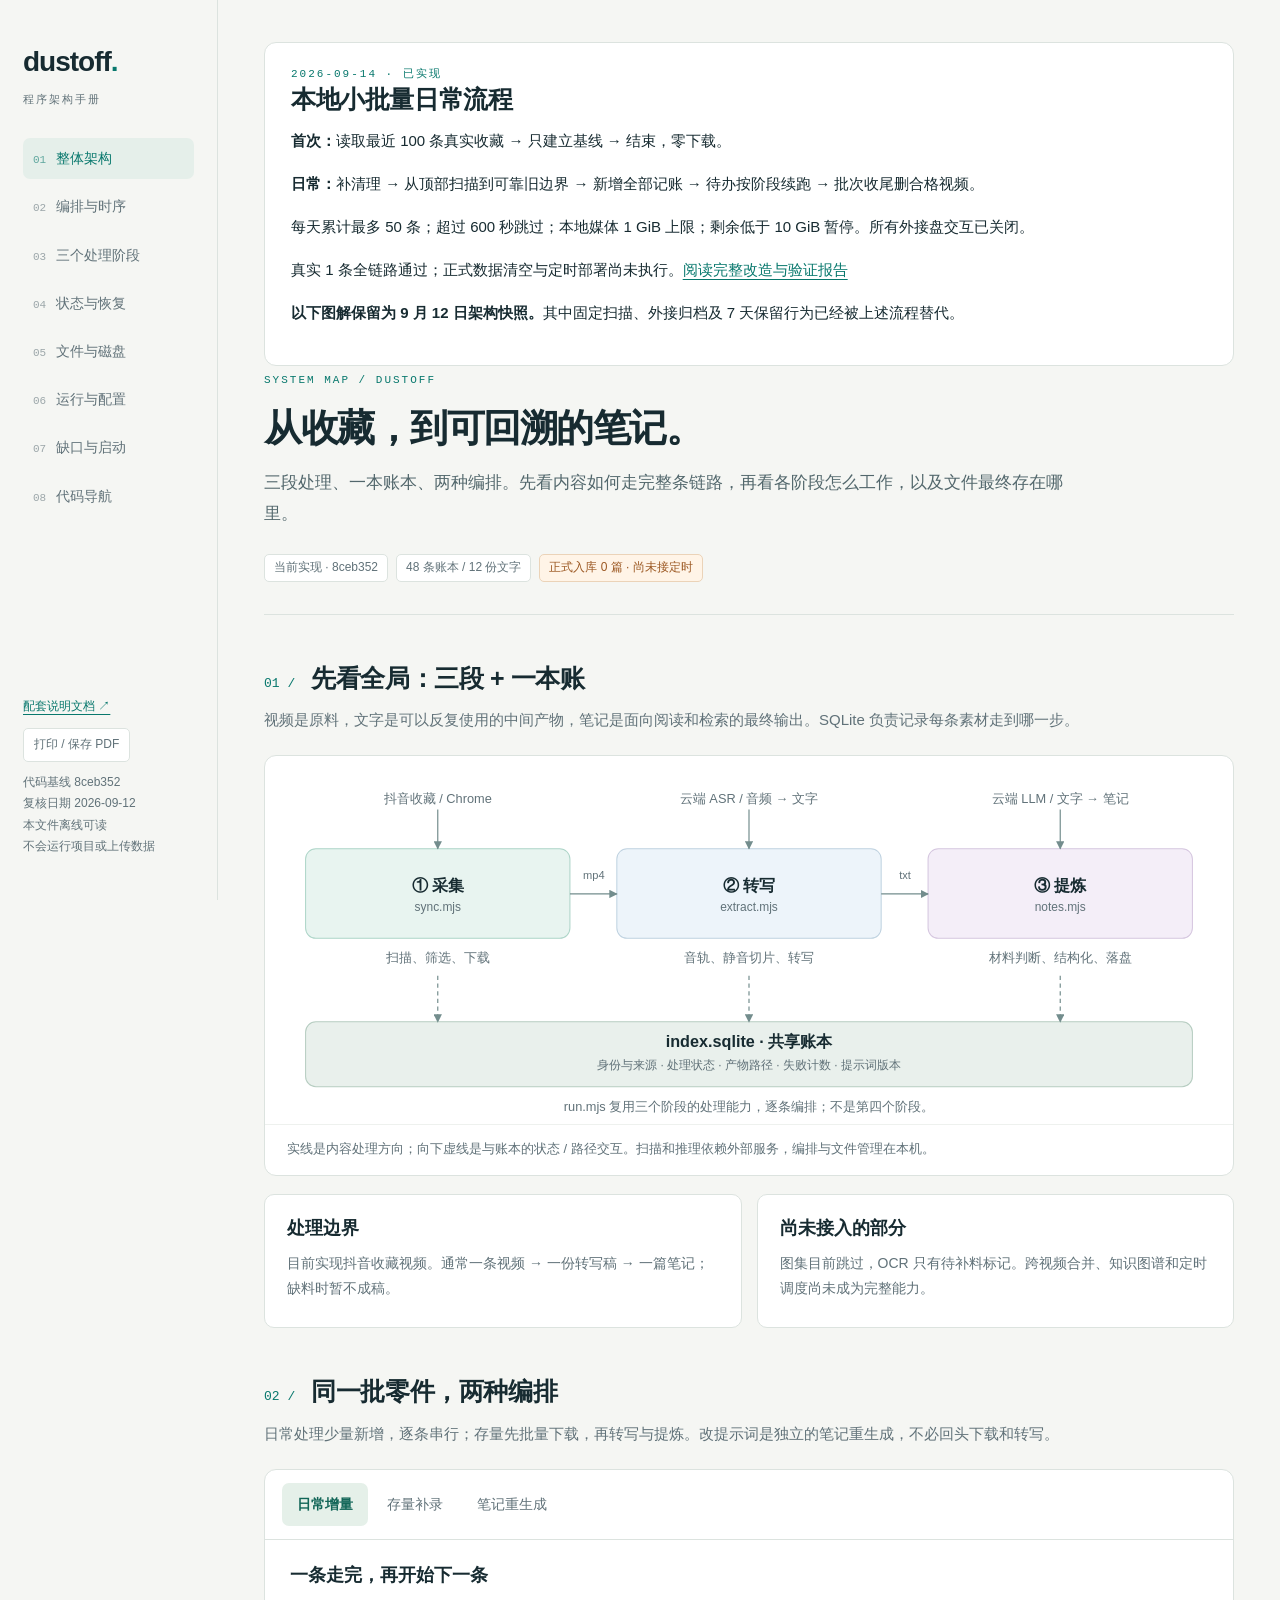
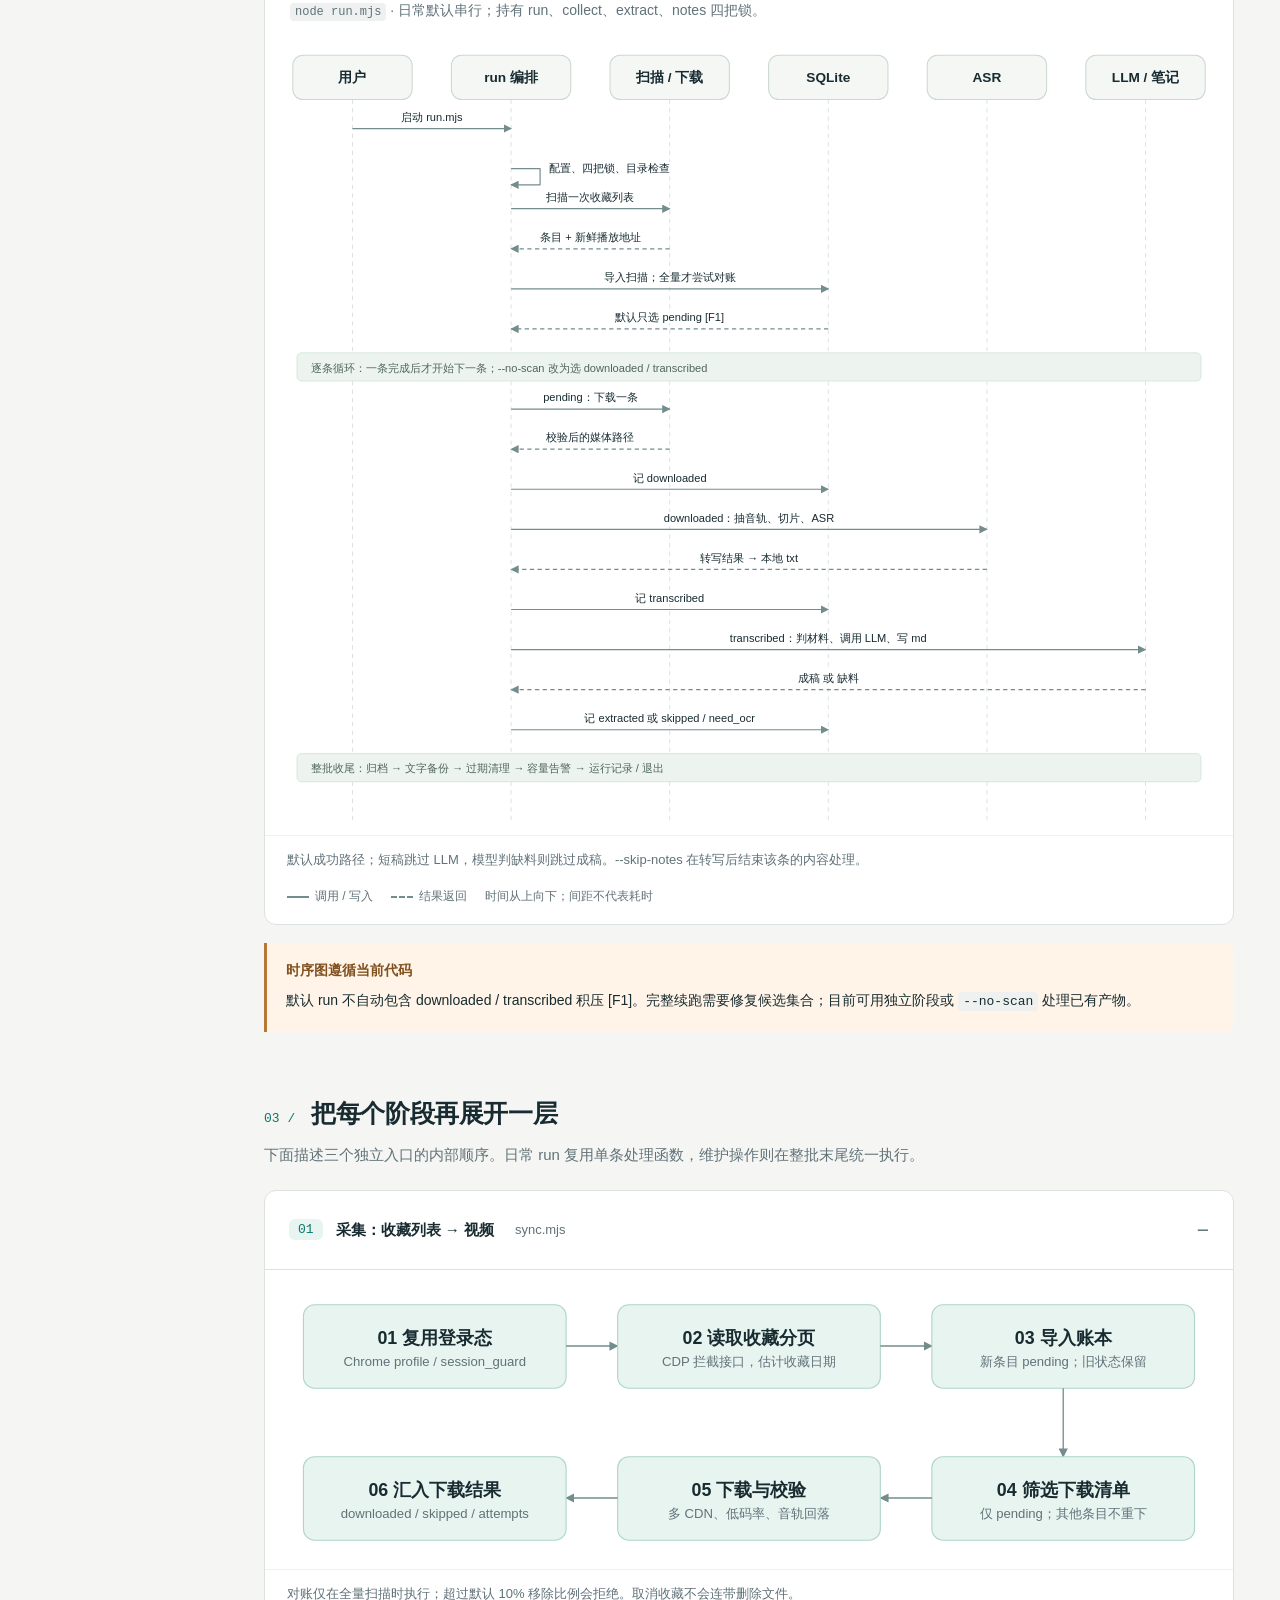
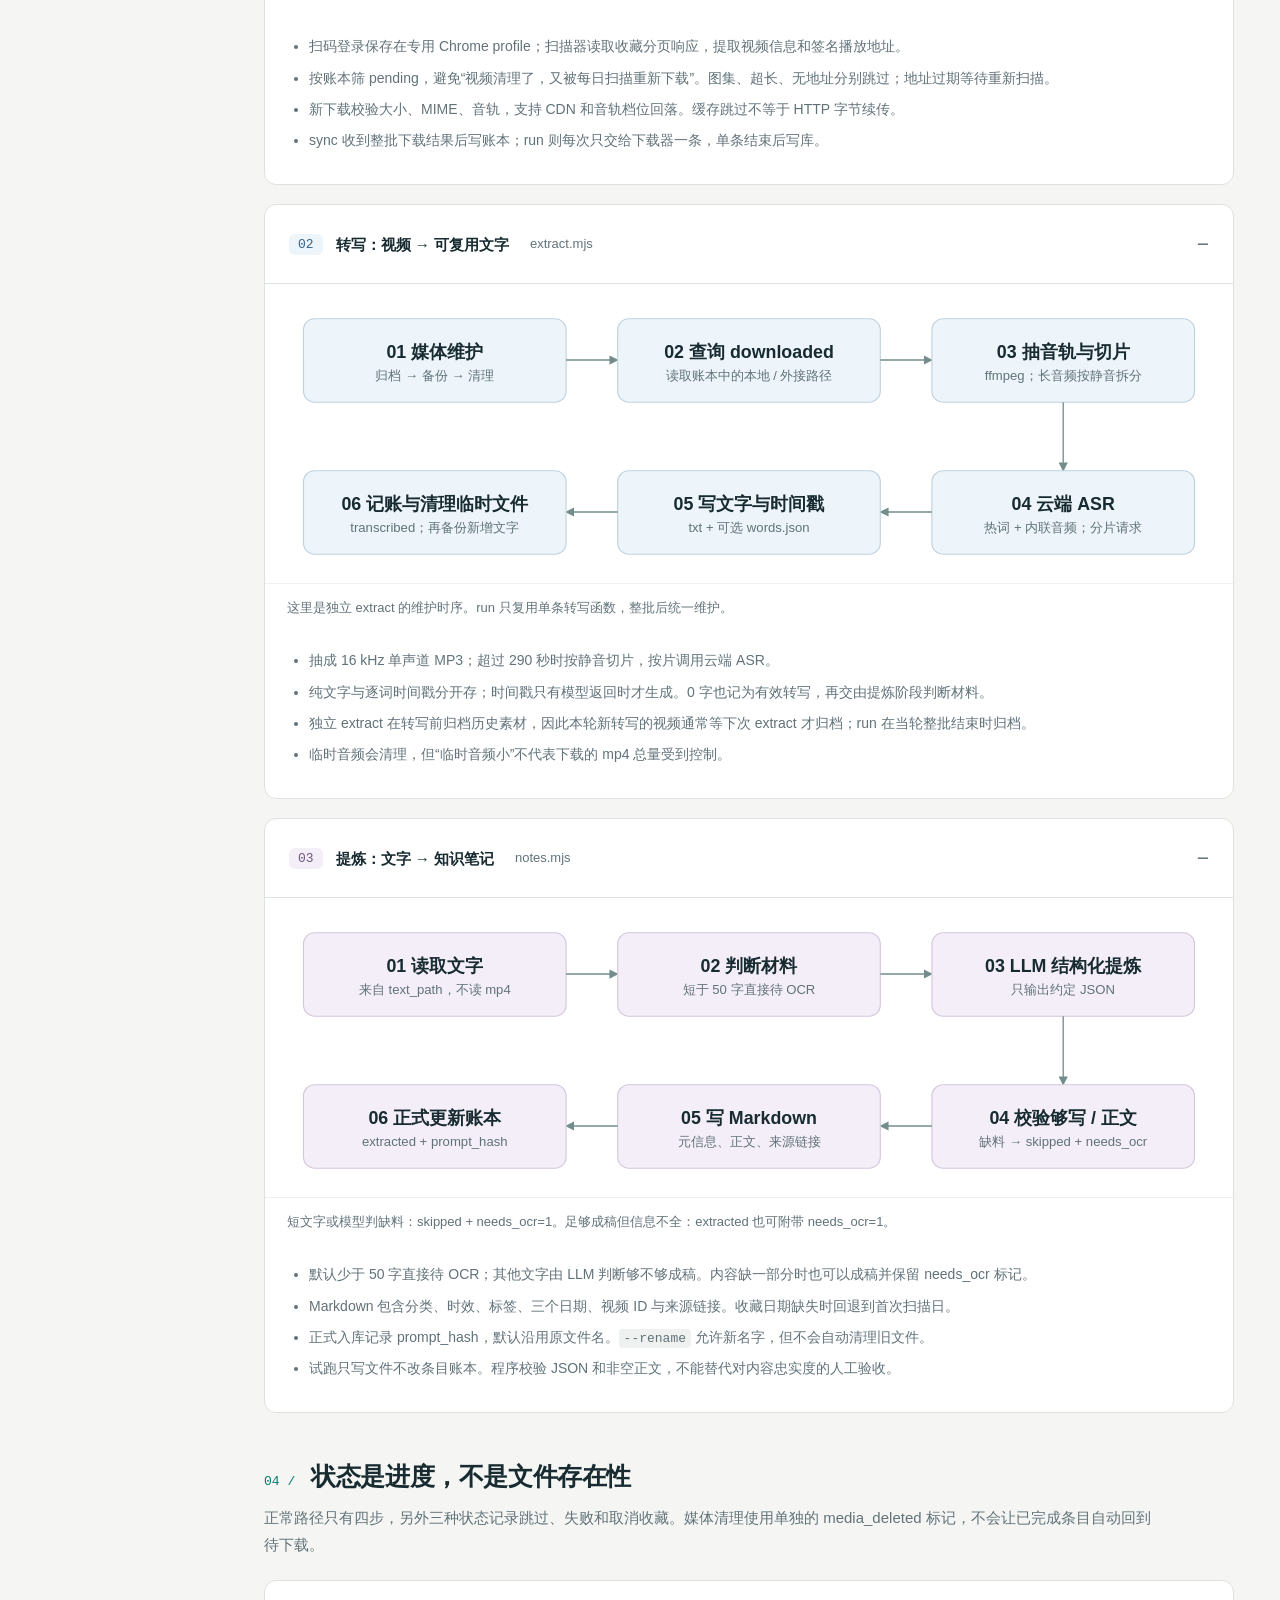
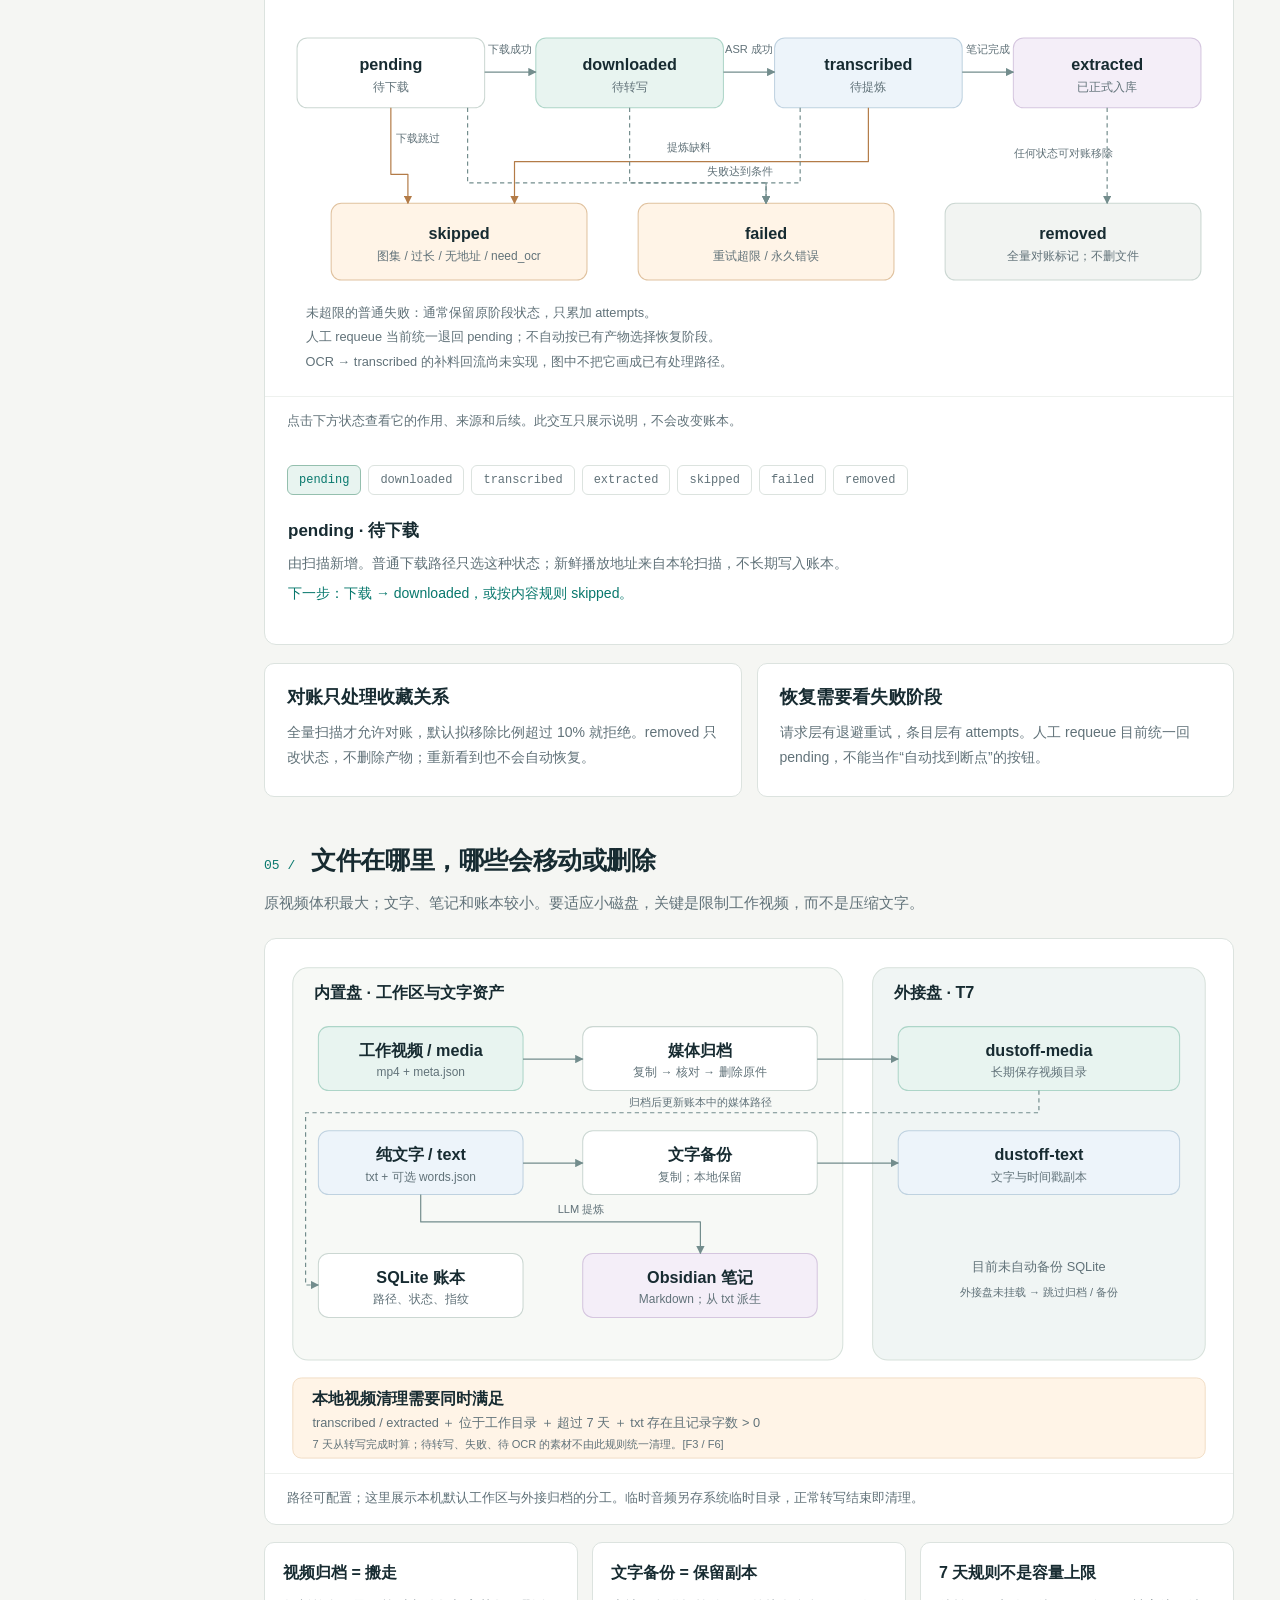
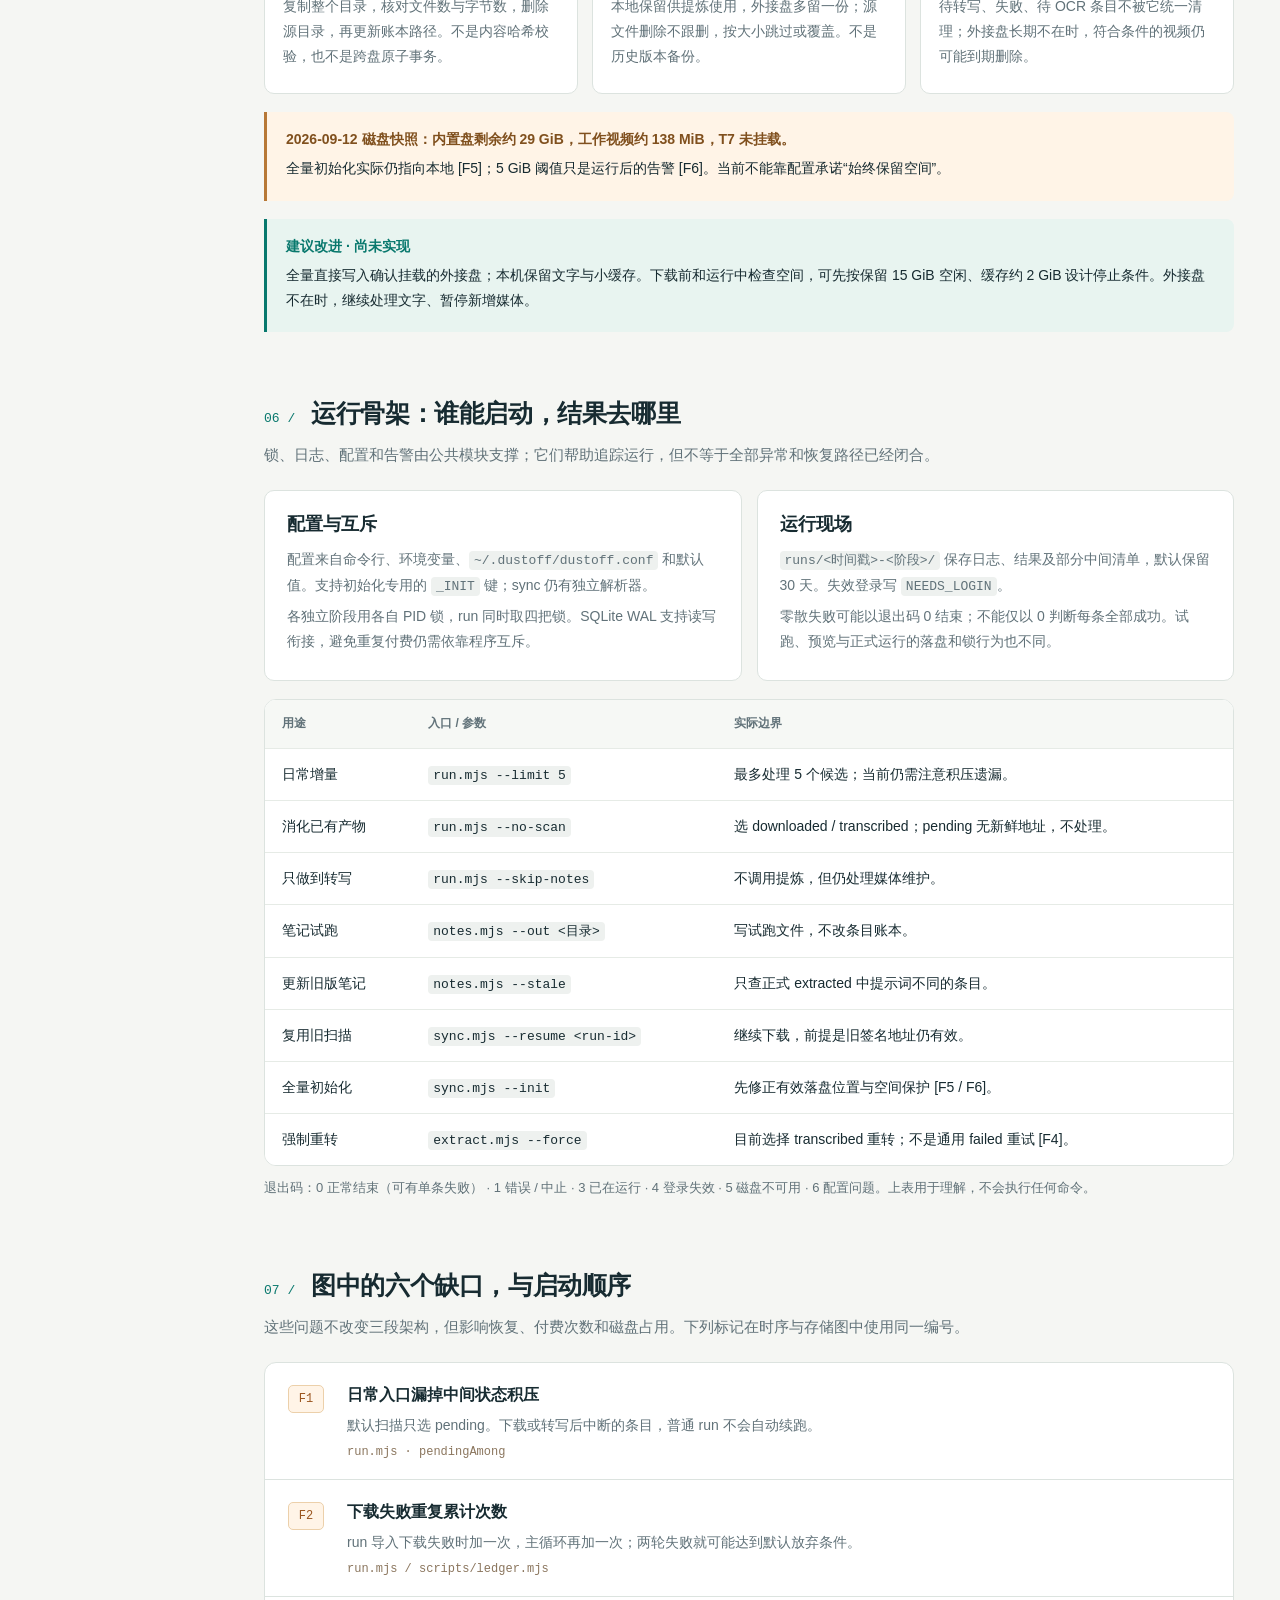
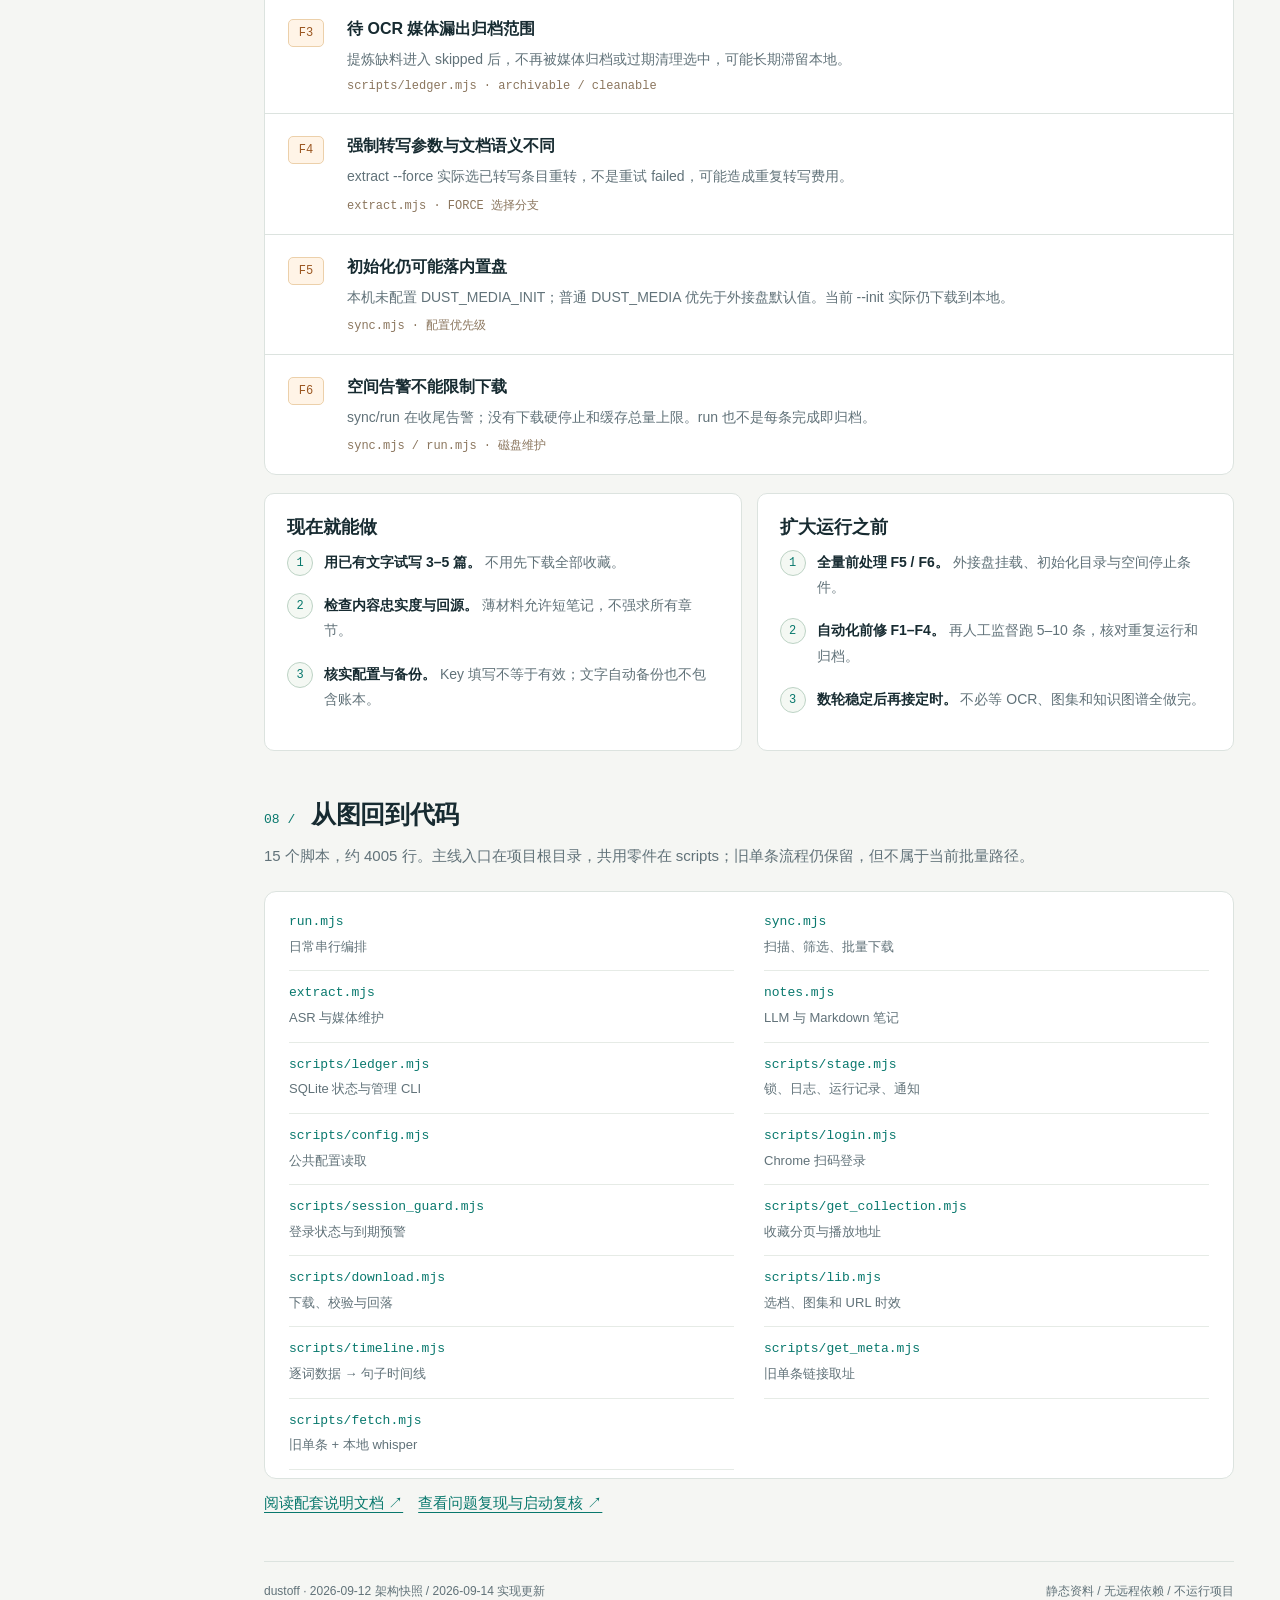
==== docs/dustoff-architecture.html @ e338555a "实现本地小批量日常增量与空间保护" ====
<!doctype html>
<html lang="zh-CN"><head><meta charset="utf-8"><meta name="viewport" content="width=device-width,initial-scale=1">
<meta name="description" content="dustoff 当前程序的完整架构、时序、状态与存储流向。离线说明，不运行项目。">
<title>dustoff · 程序架构与流程</title>
<style>
:root{--bg:#f5f6f3;--paper:#fff;--ink:#172b31;--muted:#617279;--line:#dce3df;--teal:#08786d;--teal-bg:#e8f4f0;--blue:#346486;--blue-bg:#edf4fa;--purple:#715783;--purple-bg:#f4eef8;--amber:#9b5721;--amber-bg:#fff4e7;--mono:ui-monospace,SFMono-Regular,Consolas,monospace}
*{box-sizing:border-box}html{scroll-behavior:smooth;scroll-padding-top:32px}body{margin:0;background:var(--bg);color:var(--ink);font:15px/1.8 -apple-system,BlinkMacSystemFont,"PingFang SC","Microsoft YaHei",sans-serif}a{color:var(--teal);text-underline-offset:4px}button{font:inherit;cursor:pointer}button:focus-visible,a:focus-visible,[tabindex]:focus-visible{outline:3px solid #478eaa;outline-offset:4px}code{font:13px/1.6 var(--mono);background:#eef1ef;border-radius:4px;padding:2px 5px;overflow-wrap:anywhere}pre{overflow:auto;background:#152e34;color:#e4f0ec;padding:18px 22px;border-radius:10px;line-height:1.8}pre code{color:inherit;background:none;padding:0}.layout{display:grid;grid-template-columns:218px minmax(0,1fr);max-width:1550px;margin:auto;min-height:100vh}.sidebar{position:sticky;top:0;height:100vh;padding:37px 23px 26px;border-right:1px solid var(--line);display:flex;flex-direction:column;gap:28px}.brand{font-size:28px;font-weight:760;letter-spacing:-1px;text-decoration:none;color:var(--ink)}.brand span{color:var(--teal)}.edition{display:block;font-size:11px;color:var(--muted);letter-spacing:2px;margin-top:3px}.nav{display:flex;flex-direction:column;gap:7px}.nav a{padding:8px 10px;border-radius:7px;text-decoration:none;color:var(--muted);font-size:14px}.nav a span{font:11px var(--mono);margin-right:10px;opacity:.6}.nav a:hover,.nav a.active{color:var(--teal);background:#e5efea}.sidebar-bottom{margin-top:auto;font-size:12px;color:var(--muted);line-height:1.8}.sidebar-bottom a{display:block;margin-bottom:10px}.main{padding:42px 46px 70px;min-width:0}.eyebrow{font:11px var(--mono);letter-spacing:2px;color:var(--teal);text-transform:uppercase}.hero{padding:8px 0 32px;border-bottom:1px solid var(--line)}h1{font-size:clamp(29px,3vw,44px);line-height:1.32;letter-spacing:-1.5px;margin:17px 0 14px;font-weight:730}h2{font-size:25px;line-height:1.45;letter-spacing:-.4px;margin:0}h3{font-size:18px;line-height:1.5;margin:0 0 9px}p{margin:10px 0 16px}.lede{font-size:17px;max-width:830px;color:#52676c}.meta{display:flex;flex-wrap:wrap;gap:8px;margin-top:25px}.tag{display:inline-block;font-size:12px;line-height:1.65;border:1px solid var(--line);border-radius:5px;padding:3px 9px;background:var(--paper);color:var(--muted)}.tag.warn{border-color:#ebd3b8;color:var(--amber);background:var(--amber-bg)}.section{padding-top:45px;scroll-margin-top:25px}.section-head{display:flex;align-items:baseline;gap:16px;margin-bottom:9px}.number{font:13px var(--mono);color:var(--teal)}.intro{max-width:900px;color:var(--muted);margin-bottom:22px}.panel{background:var(--paper);border:1px solid var(--line);border-radius:12px;overflow:hidden}.panel-pad{padding:23px 26px}figure{margin:0}.diagram{overflow-x:auto;padding:16px 15px 2px}.diagram svg{width:100%;height:auto;display:block;min-width:900px}figcaption{border-top:1px solid #eef1ee;padding:13px 22px 15px;color:var(--muted);font-size:13px;line-height:1.7}.svg-label{font-size:15px;fill:var(--muted)}.tiny{font-size:13px;fill:var(--muted)}.node{fill:#fff;stroke:#cbd7d2;stroke-width:1.2}.node.teal{fill:var(--teal-bg);stroke:#add5c8}.node.blue{fill:var(--blue-bg);stroke:#bfd2e0}.node.purple{fill:var(--purple-bg);stroke:#d5c6df}.node.amber{fill:var(--amber-bg);stroke:#e0c29f}.node.neutral{fill:#f2f4f2}.node-title{font-size:19px;font-weight:620;fill:var(--ink)}.node-sub{font-size:14px;fill:var(--muted)}.edge{fill:none;stroke:#738d8d;stroke-width:1.4;stroke-linejoin:round}.edge.dashed{stroke-dasharray:5 4}.edge.warn-edge{stroke:#b37b47}.ledger{fill:#e9f0ec;stroke:#b6cdc1;stroke-width:1.2}.lifeline{stroke:#d4deda;stroke-width:1;stroke-dasharray:5 5}.lane{fill:#f4f7f4}.lane+.node-title{font-size:16px}.message{font-size:13px;fill:var(--ink);paint-order:stroke;stroke:#fff;stroke-width:5px;stroke-linejoin:round}.band{fill:#edf4f0;stroke:#d4e3da;stroke-width:1}.band.warn{fill:var(--amber-bg);stroke:#efd9be}.group-label{font-size:13px;fill:#4f665b}.zone{fill:#f7f9f6;stroke:#d7e1db;stroke-width:1.2}.zone.external{fill:#f0f5f4}.zone-title{font-size:19px;font-weight:650;fill:var(--ink)}.callout{margin:18px 0;padding:15px 19px;border-left:3px solid #b77836;background:var(--amber-bg);border-radius:0 8px 8px 0;font-size:14px}.callout strong{color:#80501e}.callout p{margin:4px 0}.callout.good{border-left-color:var(--teal);background:var(--teal-bg)}.callout.good strong{color:var(--teal)}.grid2{display:grid;grid-template-columns:1fr 1fr;gap:15px;margin-top:18px}.mini{padding:20px 22px;background:var(--paper);border:1px solid var(--line);border-radius:10px}.mini p{font-size:14px;color:var(--muted);margin:6px 0}.tabs{display:flex;gap:4px;padding:13px 17px;border-bottom:1px solid var(--line);flex-wrap:wrap}.tab{border:0;border-radius:7px;background:transparent;color:var(--muted);padding:9px 15px;font-size:14px}.tab[aria-selected="true"]{background:#e5f0e9;color:#126658;font-weight:650}.tab:hover{background:#f1f5f1}.mode-top{padding:22px 25px 0}.mode-top p{font-size:14px;color:var(--muted);margin:6px 0}.mode-top code{font-size:12px}[hidden]{display:none!important}.stage{margin-top:19px}.stage summary{padding:20px 24px;cursor:pointer;list-style:none;display:flex;align-items:center;gap:13px}.stage summary::-webkit-details-marker{display:none}.stage summary:after{content:'＋';margin-left:auto;font-size:21px;color:var(--muted)}.stage[open] summary:after{content:'−'}.stage[open] summary{border-bottom:1px solid var(--line)}.stage-badge{font:13px var(--mono);padding:3px 9px;border-radius:6px;background:var(--teal-bg);color:var(--teal)}.stage:nth-of-type(2) .stage-badge{background:var(--blue-bg);color:var(--blue)}.stage:nth-of-type(3) .stage-badge{background:var(--purple-bg);color:var(--purple)}.stage-sub{font-size:13px;color:var(--muted);margin-left:8px}.stage-details{padding:0 24px 17px;color:var(--muted);font-size:14px}.stage-details ul{padding-left:20px}.stage-details li{margin:6px 0}.table-wrap{overflow:auto}.table{width:100%;border-collapse:collapse;background:var(--paper);font-size:14px}.table th{text-align:left;font-size:12px;font-weight:600;color:var(--muted);background:#f6f8f5}.table th,.table td{padding:13px 17px;border-bottom:1px solid #e6ebe6;vertical-align:top}.table tr:last-child td{border-bottom:0}.table td:first-child{font-weight:550}.table td code{white-space:normal}.state-select{display:flex;gap:7px;flex-wrap:wrap;padding:18px 22px 10px}.state-select button{border:1px solid var(--line);background:#fff;padding:7px 11px;border-radius:6px;font:12px var(--mono);color:var(--muted)}.state-select button[aria-pressed=true]{background:var(--teal-bg);border-color:#94bfae;color:var(--teal)}.state-detail{padding:6px 23px 21px;min-height:139px}.state-detail h3{font-size:17px;margin:7px 0}.state-detail p{margin:5px 0;font-size:14px;color:var(--muted)}.state-detail .next{color:var(--teal)}.storage-rules{display:grid;grid-template-columns:repeat(3,1fr);gap:14px;margin:17px 0}.storage-rules .mini{padding:18px}.storage-rules h3{font-size:16px}.issue{display:grid;grid-template-columns:50px 1fr;gap:9px;padding:20px 23px;border-bottom:1px solid var(--line)}.issue:last-child{border:0}.issue-id{font:12px var(--mono);background:var(--amber-bg);color:var(--amber);border:1px solid #ecd0aa;border-radius:5px;height:28px;width:36px;display:grid;place-items:center;margin-top:2px}.issue h3{font-size:16px;margin:0 0 6px}.issue p{font-size:14px;color:var(--muted);margin:0}.issue .where{font:12px var(--mono);color:#8b765e;margin-top:7px}.flow-list{list-style:none;padding:0;counter-reset:flow;margin:0}.flow-list li{position:relative;padding:0 0 18px 37px;counter-increment:flow;color:var(--muted);font-size:14px}.flow-list li:before{content:counter(flow);position:absolute;left:0;top:0;font:12px var(--mono);color:var(--teal);border:1px solid #bcd2c4;background:#f4f8f3;border-radius:50%;width:24px;height:24px;display:grid;place-items:center}.flow-list strong{color:var(--ink)}.file-grid{display:grid;grid-template-columns:1fr 1fr;gap:0 30px;padding:8px 24px}.file-row{padding:12px 0;border-bottom:1px solid #e6ebe6;display:flex;flex-direction:column;gap:2px}.file-row code{background:transparent;padding:0;color:var(--teal)}.file-row span{font-size:13px;color:var(--muted)}footer{margin-top:45px;border-top:1px solid var(--line);padding-top:19px;display:flex;justify-content:space-between;gap:20px;color:var(--muted);font-size:12px}.skip-link{position:absolute;left:12px;top:-100px;z-index:20;background:#fff;padding:10px}.skip-link:focus{top:10px}.print-btn{border:1px solid var(--line);padding:5px 10px;border-radius:5px;background:#fff;color:var(--muted);font-size:12px}.legend{display:flex;gap:18px;flex-wrap:wrap;font-size:12px;color:var(--muted);padding:0 22px 17px}.legend i{display:inline-block;width:22px;border-top:2px solid #738d8d;vertical-align:middle;margin-right:6px}.legend i.dash{border-top-style:dashed}.mobile-note{display:none}
@media(min-width:1500px){.main{padding-left:58px;padding-right:58px}}
@media(max-width:1100px){.layout{grid-template-columns:185px minmax(0,1fr)}.main{padding:30px 25px 50px}.sidebar{padding:28px 17px}.grid2,.storage-rules{grid-template-columns:1fr}.stage-sub{display:none}}
@media(max-width:760px){.layout{display:block}.sidebar{height:auto;position:static;border-right:0;border-bottom:1px solid var(--line);padding:18px 21px;gap:12px}.brand{font-size:24px}.edition{display:inline;font-size:10px;margin-left:15px;letter-spacing:1px}.nav{flex-direction:row;overflow:auto;gap:4px}.nav a{white-space:nowrap;font-size:12px;padding:5px 7px}.nav a span{display:none}.sidebar-bottom{display:none}.main{padding:24px 18px 40px}h1{font-size:31px}.hero{padding-bottom:25px}.section{padding-top:33px}.section-head{gap:11px}h2{font-size:23px}.lede{font-size:15px}.diagram{padding-left:10px;padding-right:10px}.grid2,.file-grid{grid-template-columns:1fr}.issue{padding:17px 16px;grid-template-columns:41px 1fr}.mode-top{padding:18px 18px 0}.stage summary{padding:16px}.stage-details{padding:0 18px 12px}.mobile-note{display:block;color:var(--muted);font-size:12px;margin:0 0 12px}.state-detail{min-height:190px}footer{flex-direction:column;gap:5px}.table th,.table td{padding:11px 12px}.tabs{padding:10px}.tab{padding:8px 10px}}
@media(prefers-reduced-motion:reduce){html{scroll-behavior:auto}}
@media print{@page{size:A3 landscape;margin:15mm}body{background:#fff;font-size:12px}.layout{display:block}.sidebar,.print-btn,.tabs,.state-select,.mobile-note{display:none}.main{padding:0}.hero{break-after:avoid}.section{break-before:page;padding-top:5px}.panel{border-color:#ccc}.diagram svg{min-width:0}.diagram{overflow:visible}figure{break-inside:avoid}[role=tabpanel][hidden]{display:block!important}.mode-top{padding-top:20px}.grid2{grid-template-columns:1fr 1fr}.storage-rules{grid-template-columns:repeat(3,1fr)}.file-grid{grid-template-columns:1fr 1fr}.issue,.mini,.stage{break-inside:avoid}.state-detail{min-height:0}.mode{break-inside:avoid}a{color:inherit;text-decoration:none}footer{margin-top:20px}}
</style></head><body>
<a class="skip-link" href="#main">跳到正文</a>
<div class="layout">
<aside class="sidebar"><div><a class="brand" href="#overview">dustoff<span>.</span></a><small class="edition">程序架构手册</small></div>
<nav class="nav" aria-label="架构说明目录">
<a class="active" href="#overview"><span>01</span>整体架构</a><a href="#modes"><span>02</span>编排与时序</a><a href="#stages"><span>03</span>三个处理阶段</a><a href="#states"><span>04</span>状态与恢复</a><a href="#storage"><span>05</span>文件与磁盘</a><a href="#operations"><span>06</span>运行与配置</a><a href="#gaps"><span>07</span>缺口与启动</a><a href="#files"><span>08</span>代码导航</a>
</nav><div class="sidebar-bottom"><a href="程序架构与流程说明.md">配套说明文档 ↗</a><button type="button" class="print-btn" id="print">打印 / 保存 PDF</button><p>代码基线 8ceb352<br>复核日期 2026-09-12<br>本文件离线可读<br>不会运行项目或上传数据</p></div></aside>
<main class="main" id="main"><section class="panel panel-pad" aria-label="当前实现更新"><div class="eyebrow">2026-09-14 · 已实现</div><h2>本地小批量日常流程</h2><p><strong>首次：</strong>读取最近 100 条真实收藏 → 只建立基线 → 结束，零下载。</p><p><strong>日常：</strong>补清理 → 从顶部扫描到可靠旧边界 → 新增全部记账 → 待办按阶段续跑 → 批次收尾删合格视频。</p><p>每天累计最多 50 条；超过 600 秒跳过；本地媒体 1 GiB 上限；剩余低于 10 GiB 暂停。所有外接盘交互已关闭。</p><p>真实 1 条全链路通过；正式数据清空与定时部署尚未执行。<a href="代码改造报告-2026-09-14.md">阅读完整改造与验证报告</a></p><p><strong>以下图解保留为 9 月 12 日架构快照。</strong>其中固定扫描、外接归档及 7 天保留行为已经被上述流程替代。</p></section>
<header class="hero"><div class="eyebrow">SYSTEM MAP / DUSTOFF</div><h1>从收藏，到可回溯的笔记。</h1><p class="lede">三段处理、一本账本、两种编排。先看内容如何走完整条链路，再看各阶段怎么工作，以及文件最终存在哪里。</p><div class="meta"><span class="tag">当前实现 · 8ceb352</span><span class="tag">48 条账本 / 12 份文字</span><span class="tag warn">正式入库 0 篇 · 尚未接定时</span></div></header>

<section class="section" id="overview"><div class="section-head"><span class="number">01 /</span><h2>先看全局：三段 + 一本账</h2></div><p class="intro">视频是原料，文字是可以反复使用的中间产物，笔记是面向阅读和检索的最终输出。SQLite 负责记录每条素材走到哪一步。</p><p class="mobile-note">图中内容较宽，可左右滑动查看完整流程。</p><div class="panel"><figure><div class="diagram" tabindex="0" aria-label="可横向滚动的流程图"><svg viewBox="0 0 1100 410" role="img" aria-labelledby="overview-title overview-desc"><title id="overview-title">三个阶段与共享账本</title><desc id="overview-desc">采集输出视频，转写输出文字，提炼输出笔记；三个阶段共享 SQLite。运行环境为本机，扫描和推理依赖外部服务。</desc><defs><marker id="overview-arrow" viewBox="0 0 10 10" refX="9" refY="5" markerWidth="7" markerHeight="7" orient="auto-start-reverse"><path d="M 0 0 L 10 5 L 0 10 z" fill="context-stroke"/></marker></defs><rect x="30" y="90" width="310" height="105" rx="12" class="node teal"/><text x="185.0" y="139.5" text-anchor="middle" class="node-title">① 采集</text><text x="185.0" y="163.5" text-anchor="middle" class="node-sub">sync.mjs</text><rect x="395" y="90" width="310" height="105" rx="12" class="node blue"/><text x="550.0" y="139.5" text-anchor="middle" class="node-title">② 转写</text><text x="550.0" y="163.5" text-anchor="middle" class="node-sub">extract.mjs</text><rect x="760" y="90" width="310" height="105" rx="12" class="node purple"/><text x="915.0" y="139.5" text-anchor="middle" class="node-title">③ 提炼</text><text x="915.0" y="163.5" text-anchor="middle" class="node-sub">notes.mjs</text><line x1="340" y1="143" x2="395" y2="143" class="edge" marker-end="url(#overview-arrow)"/><text x="368" y="126" text-anchor="middle" class="tiny">mp4</text><line x1="705" y1="143" x2="760" y2="143" class="edge" marker-end="url(#overview-arrow)"/><text x="733" y="126" text-anchor="middle" class="tiny">txt</text><text x="185" y="36" text-anchor="middle" class="svg-label">抖音收藏 / Chrome</text><line x1="185" y1="44" x2="185" y2="90" class="edge" marker-end="url(#overview-arrow)"/><text x="550" y="36" text-anchor="middle" class="svg-label">云端 ASR / 音频 → 文字</text><line x1="550" y1="44" x2="550" y2="90" class="edge" marker-end="url(#overview-arrow)"/><text x="915" y="36" text-anchor="middle" class="svg-label">云端 LLM / 文字 → 笔记</text><line x1="915" y1="44" x2="915" y2="90" class="edge" marker-end="url(#overview-arrow)"/><text x="185" y="223" text-anchor="middle" class="svg-label">扫描、筛选、下载</text><text x="550" y="223" text-anchor="middle" class="svg-label">音轨、静音切片、转写</text><text x="915" y="223" text-anchor="middle" class="svg-label">材料判断、结构化、落盘</text><rect x="30" y="293" width="1040" height="76" rx="12" class="ledger"/><text x="550" y="322" text-anchor="middle" class="node-title">index.sqlite · 共享账本</text><text x="550" y="348" text-anchor="middle" class="node-sub">身份与来源 · 处理状态 · 产物路径 · 失败计数 · 提示词版本</text><line x1="185" y1="239" x2="185" y2="293" class="edge dashed" marker-end="url(#overview-arrow)"/><line x1="550" y1="239" x2="550" y2="293" class="edge dashed" marker-end="url(#overview-arrow)"/><line x1="915" y1="239" x2="915" y2="293" class="edge dashed" marker-end="url(#overview-arrow)"/><text x="550" y="397" text-anchor="middle" class="svg-label">run.mjs 复用三个阶段的处理能力，逐条编排；不是第四个阶段。</text></svg></div><figcaption>实线是内容处理方向；向下虚线是与账本的状态 / 路径交互。扫描和推理依赖外部服务，编排与文件管理在本机。</figcaption></figure></div><div class="grid2"><div class="mini"><h3>处理边界</h3><p>目前实现抖音收藏视频。通常一条视频 → 一份转写稿 → 一篇笔记；缺料时暂不成稿。</p></div><div class="mini"><h3>尚未接入的部分</h3><p>图集目前跳过，OCR 只有待补料标记。跨视频合并、知识图谱和定时调度尚未成为完整能力。</p></div></div></section>

<section class="section" id="modes"><div class="section-head"><span class="number">02 /</span><h2>同一批零件，两种编排</h2></div><p class="intro">日常处理少量新增，逐条串行；存量先批量下载，再转写与提炼。改提示词是独立的笔记重生成，不必回头下载和转写。</p><div class="panel">
<div class="tabs" role="tablist" aria-label="选择时序图"><button class="tab" id="tab-daily" type="button" role="tab" aria-controls="panel-daily" aria-selected="true">日常增量</button><button class="tab" id="tab-batch" type="button" role="tab" aria-controls="panel-batch" aria-selected="false" tabindex="-1">存量补录</button><button class="tab" id="tab-rewrite" type="button" role="tab" aria-controls="panel-rewrite" aria-selected="false" tabindex="-1">笔记重生成</button></div>
<div class="mode" role="tabpanel" id="panel-daily" aria-labelledby="tab-daily"><div class="mode-top"><h3>一条走完，再开始下一条</h3><p><code>node run.mjs</code> · 日常默认串行；持有 run、collect、extract、notes 四把锁。</p></div><figure><div class="diagram" tabindex="0" aria-label="可横向滚动的流程图"><svg viewBox="0 0 1100 924" role="img" aria-labelledby="daily-title daily-desc"><title id="daily-title">时序图：日常增量：串行处理每条素材</title><desc id="daily-desc">日常增量：串行处理每条素材。时间从上向下，各泳道表示参与组件；虚线表示结果返回，色带表示条件或分组。</desc><defs><marker id="daily-arrow" viewBox="0 0 10 10" refX="9" refY="5" markerWidth="7" markerHeight="7" orient="auto-start-reverse"><path d="M 0 0 L 10 5 L 0 10 z" fill="context-stroke"/></marker></defs><rect x="15.0" y="12" width="140" height="52" rx="12" class="node lane"/><text x="85.0" y="43.0" text-anchor="middle" class="node-title">用户</text><line x1="85.0" y1="64" x2="85.0" y2="909" class="lifeline"/><rect x="201.0" y="12" width="140" height="52" rx="12" class="node lane"/><text x="271.0" y="43.0" text-anchor="middle" class="node-title">run 编排</text><line x1="271.0" y1="64" x2="271.0" y2="909" class="lifeline"/><rect x="387.0" y="12" width="140" height="52" rx="12" class="node lane"/><text x="457.0" y="43.0" text-anchor="middle" class="node-title">扫描 / 下载</text><line x1="457.0" y1="64" x2="457.0" y2="909" class="lifeline"/><rect x="573.0" y="12" width="140" height="52" rx="12" class="node lane"/><text x="643.0" y="43.0" text-anchor="middle" class="node-title">SQLite</text><line x1="643.0" y1="64" x2="643.0" y2="909" class="lifeline"/><rect x="759.0" y="12" width="140" height="52" rx="12" class="node lane"/><text x="829.0" y="43.0" text-anchor="middle" class="node-title">ASR</text><line x1="829.0" y1="64" x2="829.0" y2="909" class="lifeline"/><rect x="945.0" y="12" width="140" height="52" rx="12" class="node lane"/><text x="1015.0" y="43.0" text-anchor="middle" class="node-title">LLM / 笔记</text><line x1="1015.0" y1="64" x2="1015.0" y2="909" class="lifeline"/><line x1="85.0" y1="98" x2="271.0" y2="98" class="edge " marker-end="url(#daily-arrow)"/><text x="178.0" y="89" text-anchor="middle" class="message">启动 run.mjs</text><path d="M271.0,145 h34 v19 h-34" class="edge " marker-end="url(#daily-arrow)"/><text x="316.0" y="149" text-anchor="start" class="message">配置、四把锁、目录检查</text><line x1="271.0" y1="192" x2="457.0" y2="192" class="edge " marker-end="url(#daily-arrow)"/><text x="364.0" y="183" text-anchor="middle" class="message">扫描一次收藏列表</text><line x1="457.0" y1="239" x2="271.0" y2="239" class="edge dashed" marker-end="url(#daily-arrow)"/><text x="364.0" y="230" text-anchor="middle" class="message">条目 + 新鲜播放地址</text><line x1="271.0" y1="286" x2="643.0" y2="286" class="edge " marker-end="url(#daily-arrow)"/><text x="457.0" y="277" text-anchor="middle" class="message">导入扫描；全量才尝试对账</text><line x1="643.0" y1="333" x2="271.0" y2="333" class="edge dashed" marker-end="url(#daily-arrow)"/><text x="457.0" y="324" text-anchor="middle" class="message">默认只选 pending [F1]</text><rect x="20" y="361" width="1060" height="33" rx="5" class="band "/><text x="36" y="383" text-anchor="start" class="group-label">逐条循环：一条完成后才开始下一条；--no-scan 改为选 downloaded / transcribed</text><line x1="271.0" y1="427" x2="457.0" y2="427" class="edge " marker-end="url(#daily-arrow)"/><text x="364.0" y="418" text-anchor="middle" class="message">pending：下载一条</text><line x1="457.0" y1="474" x2="271.0" y2="474" class="edge dashed" marker-end="url(#daily-arrow)"/><text x="364.0" y="465" text-anchor="middle" class="message">校验后的媒体路径</text><line x1="271.0" y1="521" x2="643.0" y2="521" class="edge " marker-end="url(#daily-arrow)"/><text x="457.0" y="512" text-anchor="middle" class="message">记 downloaded</text><line x1="271.0" y1="568" x2="829.0" y2="568" class="edge " marker-end="url(#daily-arrow)"/><text x="550.0" y="559" text-anchor="middle" class="message">downloaded：抽音轨、切片、ASR</text><line x1="829.0" y1="615" x2="271.0" y2="615" class="edge dashed" marker-end="url(#daily-arrow)"/><text x="550.0" y="606" text-anchor="middle" class="message">转写结果 → 本地 txt</text><line x1="271.0" y1="662" x2="643.0" y2="662" class="edge " marker-end="url(#daily-arrow)"/><text x="457.0" y="653" text-anchor="middle" class="message">记 transcribed</text><line x1="271.0" y1="709" x2="1015.0" y2="709" class="edge " marker-end="url(#daily-arrow)"/><text x="643.0" y="700" text-anchor="middle" class="message">transcribed：判材料、调用 LLM、写 md</text><line x1="1015.0" y1="756" x2="271.0" y2="756" class="edge dashed" marker-end="url(#daily-arrow)"/><text x="643.0" y="747" text-anchor="middle" class="message">成稿 或 缺料</text><line x1="271.0" y1="803" x2="643.0" y2="803" class="edge " marker-end="url(#daily-arrow)"/><text x="457.0" y="794" text-anchor="middle" class="message">记 extracted 或 skipped / need_ocr</text><rect x="20" y="831" width="1060" height="33" rx="5" class="band "/><text x="36" y="853" text-anchor="start" class="group-label">整批收尾：归档 → 文字备份 → 过期清理 → 容量告警 → 运行记录 / 退出</text></svg></div><figcaption>默认成功路径；短稿跳过 LLM，模型判缺料则跳过成稿。--skip-notes 在转写后结束该条的内容处理。</figcaption></figure></div>
<div class="mode" role="tabpanel" id="panel-batch" aria-labelledby="tab-batch" hidden><div class="mode-top"><h3>先把有效地址变成可长期处理的素材</h3><p>独立启动 <code>sync → extract → notes</code>；各阶段通过账本衔接，内部可并发。</p></div><figure><div class="diagram" tabindex="0" aria-label="可横向滚动的流程图"><svg viewBox="0 0 1100 877" role="img" aria-labelledby="batch-title batch-desc"><title id="batch-title">时序图：存量补录：分阶段批量处理</title><desc id="batch-desc">存量补录：分阶段批量处理。时间从上向下，各泳道表示参与组件；虚线表示结果返回，色带表示条件或分组。</desc><defs><marker id="batch-arrow" viewBox="0 0 10 10" refX="9" refY="5" markerWidth="7" markerHeight="7" orient="auto-start-reverse"><path d="M 0 0 L 10 5 L 0 10 z" fill="context-stroke"/></marker></defs><rect x="15.0" y="12" width="140" height="52" rx="12" class="node lane"/><text x="85.0" y="43.0" text-anchor="middle" class="node-title">用户</text><line x1="85.0" y1="64" x2="85.0" y2="862" class="lifeline"/><rect x="201.0" y="12" width="140" height="52" rx="12" class="node lane"/><text x="271.0" y="43.0" text-anchor="middle" class="node-title">sync</text><line x1="271.0" y1="64" x2="271.0" y2="862" class="lifeline"/><rect x="387.0" y="12" width="140" height="52" rx="12" class="node lane"/><text x="457.0" y="43.0" text-anchor="middle" class="node-title">下载器</text><line x1="457.0" y1="64" x2="457.0" y2="862" class="lifeline"/><rect x="573.0" y="12" width="140" height="52" rx="12" class="node lane"/><text x="643.0" y="43.0" text-anchor="middle" class="node-title">SQLite</text><line x1="643.0" y1="64" x2="643.0" y2="862" class="lifeline"/><rect x="759.0" y="12" width="140" height="52" rx="12" class="node lane"/><text x="829.0" y="43.0" text-anchor="middle" class="node-title">extract</text><line x1="829.0" y1="64" x2="829.0" y2="862" class="lifeline"/><rect x="945.0" y="12" width="140" height="52" rx="12" class="node lane"/><text x="1015.0" y="43.0" text-anchor="middle" class="node-title">notes</text><line x1="1015.0" y1="64" x2="1015.0" y2="862" class="lifeline"/><line x1="85.0" y1="98" x2="271.0" y2="98" class="edge " marker-end="url(#batch-arrow)"/><text x="178.0" y="89" text-anchor="middle" class="message">启动 sync.mjs --init</text><rect x="20" y="126" width="1060" height="33" rx="5" class="band warn"/><text x="36" y="148" text-anchor="start" class="group-label">当前本机缺少 DUST_MEDIA_INIT：初始化仍采用本地 DUST_MEDIA [F5]</text><path d="M271.0,192 h34 v19 h-34" class="edge " marker-end="url(#batch-arrow)"/><text x="316.0" y="196" text-anchor="start" class="message">扫描收藏，得到 coll.json</text><line x1="271.0" y1="239" x2="643.0" y2="239" class="edge " marker-end="url(#batch-arrow)"/><text x="457.0" y="230" text-anchor="middle" class="message">导入条目并查询 pending</text><line x1="271.0" y1="286" x2="457.0" y2="286" class="edge " marker-end="url(#batch-arrow)"/><text x="364.0" y="277" text-anchor="middle" class="message">todo.json：批量下载，默认并发 3</text><line x1="457.0" y1="333" x2="271.0" y2="333" class="edge dashed" marker-end="url(#batch-arrow)"/><text x="364.0" y="324" text-anchor="middle" class="message">整批下载结果</text><line x1="271.0" y1="380" x2="643.0" y2="380" class="edge " marker-end="url(#batch-arrow)"/><text x="457.0" y="371" text-anchor="middle" class="message">批量写 downloaded / skipped / 失败次数</text><line x1="85.0" y1="427" x2="829.0" y2="427" class="edge " marker-end="url(#batch-arrow)"/><text x="457.0" y="418" text-anchor="middle" class="message">启动 extract.mjs</text><path d="M829.0,474 h34 v19 h-34" class="edge " marker-end="url(#batch-arrow)"/><text x="874.0" y="478" text-anchor="start" class="message">先归档、备份、清理</text><line x1="643.0" y1="521" x2="829.0" y2="521" class="edge dashed" marker-end="url(#batch-arrow)"/><text x="736.0" y="512" text-anchor="middle" class="message">查询 downloaded</text><line x1="829.0" y1="568" x2="643.0" y2="568" class="edge " marker-end="url(#batch-arrow)"/><text x="736.0" y="559" text-anchor="middle" class="message">默认并发 2；每条转写成功即记 transcribed</text><path d="M829.0,615 h34 v19 h-34" class="edge " marker-end="url(#batch-arrow)"/><text x="874.0" y="619" text-anchor="start" class="message">备份本轮新增文字</text><line x1="85.0" y1="662" x2="1015.0" y2="662" class="edge " marker-end="url(#batch-arrow)"/><text x="550.0" y="653" text-anchor="middle" class="message">启动 notes.mjs</text><line x1="643.0" y1="709" x2="1015.0" y2="709" class="edge dashed" marker-end="url(#batch-arrow)"/><text x="829.0" y="700" text-anchor="middle" class="message">查询 transcribed</text><line x1="1015.0" y1="756" x2="643.0" y2="756" class="edge " marker-end="url(#batch-arrow)"/><text x="829.0" y="747" text-anchor="middle" class="message">默认并发 2；每篇写入后更新状态</text><rect x="20" y="784" width="1060" height="33" rx="5" class="band "/><text x="36" y="806" text-anchor="start" class="group-label">图示按顺序启动便于验收；阶段锁独立，代码允许三段重叠执行。</text></svg></div><figcaption>采集阶段批量导入下载结果；转写与提炼阶段每条完成后写库。两种写库时点不同。</figcaption></figure></div>
<div class="mode" role="tabpanel" id="panel-rewrite" aria-labelledby="tab-rewrite" hidden><div class="mode-top"><h3>让提示词迭代停留在第三段</h3><p><code>--out</code> 是试跑，<code>--stale</code> 针对已正式入库的旧版笔记。</p></div><figure><div class="diagram" tabindex="0" aria-label="可横向滚动的流程图"><svg viewBox="0 0 1100 689" role="img" aria-labelledby="rewrite-title rewrite-desc"><title id="rewrite-title">时序图：独立改写：只重跑笔记阶段</title><desc id="rewrite-desc">独立改写：只重跑笔记阶段。时间从上向下，各泳道表示参与组件；虚线表示结果返回，色带表示条件或分组。</desc><defs><marker id="rewrite-arrow" viewBox="0 0 10 10" refX="9" refY="5" markerWidth="7" markerHeight="7" orient="auto-start-reverse"><path d="M 0 0 L 10 5 L 0 10 z" fill="context-stroke"/></marker></defs><rect x="15.0" y="12" width="140" height="52" rx="12" class="node lane"/><text x="85.0" y="43.0" text-anchor="middle" class="node-title">用户</text><line x1="85.0" y1="64" x2="85.0" y2="674" class="lifeline"/><rect x="201.0" y="12" width="140" height="52" rx="12" class="node lane"/><text x="271.0" y="43.0" text-anchor="middle" class="node-title">notes</text><line x1="271.0" y1="64" x2="271.0" y2="674" class="lifeline"/><rect x="387.0" y="12" width="140" height="52" rx="12" class="node lane"/><text x="457.0" y="43.0" text-anchor="middle" class="node-title">SQLite</text><line x1="457.0" y1="64" x2="457.0" y2="674" class="lifeline"/><rect x="573.0" y="12" width="140" height="52" rx="12" class="node lane"/><text x="643.0" y="43.0" text-anchor="middle" class="node-title">本地转写稿</text><line x1="643.0" y1="64" x2="643.0" y2="674" class="lifeline"/><rect x="759.0" y="12" width="140" height="52" rx="12" class="node lane"/><text x="829.0" y="43.0" text-anchor="middle" class="node-title">LLM</text><line x1="829.0" y1="64" x2="829.0" y2="674" class="lifeline"/><rect x="945.0" y="12" width="140" height="52" rx="12" class="node lane"/><text x="1015.0" y="43.0" text-anchor="middle" class="node-title">笔记文件</text><line x1="1015.0" y1="64" x2="1015.0" y2="674" class="lifeline"/><line x1="85.0" y1="98" x2="271.0" y2="98" class="edge " marker-end="url(#rewrite-arrow)"/><text x="178.0" y="89" text-anchor="middle" class="message">选择 --out 或 --stale</text><line x1="271.0" y1="145" x2="457.0" y2="145" class="edge " marker-end="url(#rewrite-arrow)"/><text x="364.0" y="136" text-anchor="middle" class="message">--out 通常查 transcribed；--stale 查旧版 extracted</text><line x1="457.0" y1="192" x2="271.0" y2="192" class="edge dashed" marker-end="url(#rewrite-arrow)"/><text x="364.0" y="183" text-anchor="middle" class="message">候选条目与原笔记路径</text><line x1="271.0" y1="239" x2="643.0" y2="239" class="edge " marker-end="url(#rewrite-arrow)"/><text x="457.0" y="230" text-anchor="middle" class="message">读取已有 txt</text><line x1="643.0" y1="286" x2="271.0" y2="286" class="edge dashed" marker-end="url(#rewrite-arrow)"/><text x="457.0" y="277" text-anchor="middle" class="message">纯文字</text><rect x="20" y="314" width="1060" height="33" rx="5" class="band "/><text x="36" y="336" text-anchor="start" class="group-label">短于阈值直接判缺料；其余发送 LLM。整个过程不重新下载，不调用 ASR。</text><line x1="271.0" y1="380" x2="829.0" y2="380" class="edge " marker-end="url(#rewrite-arrow)"/><text x="550.0" y="371" text-anchor="middle" class="message">文字 + 当前提炼指令</text><line x1="829.0" y1="427" x2="271.0" y2="427" class="edge dashed" marker-end="url(#rewrite-arrow)"/><text x="550.0" y="418" text-anchor="middle" class="message">够写 / 缺料 + 笔记 JSON</text><line x1="271.0" y1="474" x2="1015.0" y2="474" class="edge " marker-end="url(#rewrite-arrow)"/><text x="643.0" y="465" text-anchor="middle" class="message">够写：生成 Markdown</text><rect x="20" y="502" width="1060" height="33" rx="5" class="band "/><text x="36" y="524" text-anchor="start" class="group-label">分支 A · --out：只写试跑目录，不更新条目状态，不写 prompt_hash。</text><rect x="20" y="549" width="1060" height="33" rx="5" class="band "/><text x="36" y="571" text-anchor="start" class="group-label">分支 B · --stale：正式更新原笔记，并更新提示词版本与状态。</text><line x1="271.0" y1="615" x2="457.0" y2="615" class="edge " marker-end="url(#rewrite-arrow)"/><text x="364.0" y="606" text-anchor="middle" class="message">仅正式运行写 extracted 或 skipped</text></svg></div><figcaption>当前正式 extracted 为 0，--stale 不会选到已有试跑文件；提示词调试继续使用 --out。</figcaption></figure></div>
<div class="legend"><span><i></i>调用 / 写入</span><span><i class="dash"></i>结果返回</span><span>时间从上向下；间距不代表耗时</span></div></div><div class="callout"><strong>时序图遵循当前代码</strong><p>默认 run 不自动包含 downloaded / transcribed 积压 [F1]。完整续跑需要修复候选集合；目前可用独立阶段或 <code>--no-scan</code> 处理已有产物。</p></div></section>

<section class="section" id="stages"><div class="section-head"><span class="number">03 /</span><h2>把每个阶段再展开一层</h2></div><p class="intro">下面描述三个独立入口的内部顺序。日常 run 复用单条处理函数，维护操作则在整批末尾统一执行。</p>
<details class="stage panel" open><summary><span class="stage-badge">01</span><strong>采集：收藏列表 → 视频</strong><span class="stage-sub">sync.mjs</span></summary><figure><div class="diagram" tabindex="0" aria-label="可横向滚动的流程图"><svg viewBox="0 0 1000 300" role="img" aria-labelledby="collect-title collect-desc"><title id="collect-title">01 复用登录态处理流程</title><desc id="collect-desc">按箭头顺序执行；下方文字标明产物或主要条件。</desc><defs><marker id="collect-arrow" viewBox="0 0 10 10" refX="9" refY="5" markerWidth="7" markerHeight="7" orient="auto-start-reverse"><path d="M 0 0 L 10 5 L 0 10 z" fill="context-stroke"/></marker></defs><rect x="25" y="20" width="280" height="89" rx="12" class="node teal"/><text x="165.0" y="61.5" text-anchor="middle" class="node-title">01 复用登录态</text><text x="165.0" y="85.5" text-anchor="middle" class="node-sub">Chrome profile / session_guard</text><line x1="305" y1="64" x2="360" y2="64" class="edge" marker-end="url(#collect-arrow)"/><rect x="360" y="20" width="280" height="89" rx="12" class="node teal"/><text x="500.0" y="61.5" text-anchor="middle" class="node-title">02 读取收藏分页</text><text x="500.0" y="85.5" text-anchor="middle" class="node-sub">CDP 拦截接口，估计收藏日期</text><line x1="640" y1="64" x2="695" y2="64" class="edge" marker-end="url(#collect-arrow)"/><rect x="695" y="20" width="280" height="89" rx="12" class="node teal"/><text x="835.0" y="61.5" text-anchor="middle" class="node-title">03 导入账本</text><text x="835.0" y="85.5" text-anchor="middle" class="node-sub">新条目 pending；旧状态保留</text><path d="M835,109 V182" class="edge" marker-end="url(#collect-arrow)"/><rect x="695" y="182" width="280" height="89" rx="12" class="node teal"/><text x="835.0" y="223.5" text-anchor="middle" class="node-title">04 筛选下载清单</text><text x="835.0" y="247.5" text-anchor="middle" class="node-sub">仅 pending；其他条目不重下</text><line x1="695" y1="226" x2="640" y2="226" class="edge" marker-end="url(#collect-arrow)"/><rect x="360" y="182" width="280" height="89" rx="12" class="node teal"/><text x="500.0" y="223.5" text-anchor="middle" class="node-title">05 下载与校验</text><text x="500.0" y="247.5" text-anchor="middle" class="node-sub">多 CDN、低码率、音轨回落</text><line x1="360" y1="226" x2="305" y2="226" class="edge" marker-end="url(#collect-arrow)"/><rect x="25" y="182" width="280" height="89" rx="12" class="node teal"/><text x="165.0" y="223.5" text-anchor="middle" class="node-title">06 汇入下载结果</text><text x="165.0" y="247.5" text-anchor="middle" class="node-sub">downloaded / skipped / attempts</text></svg></div><figcaption>对账仅在全量扫描时执行；超过默认 10% 移除比例会拒绝。取消收藏不会连带删除文件。</figcaption></figure><div class="stage-details"><ul><li>扫码登录保存在专用 Chrome profile；扫描器读取收藏分页响应，提取视频信息和签名播放地址。</li><li>按账本筛 pending，避免“视频清理了，又被每日扫描重新下载”。图集、超长、无地址分别跳过；地址过期等待重新扫描。</li><li>新下载校验大小、MIME、音轨，支持 CDN 和音轨档位回落。缓存跳过不等于 HTTP 字节续传。</li><li>sync 收到整批下载结果后写账本；run 则每次只交给下载器一条，单条结束后写库。</li></ul></div></details>
<details class="stage panel" open><summary><span class="stage-badge">02</span><strong>转写：视频 → 可复用文字</strong><span class="stage-sub">extract.mjs</span></summary><figure><div class="diagram" tabindex="0" aria-label="可横向滚动的流程图"><svg viewBox="0 0 1000 300" role="img" aria-labelledby="extract-title extract-desc"><title id="extract-title">01 媒体维护处理流程</title><desc id="extract-desc">按箭头顺序执行；下方文字标明产物或主要条件。</desc><defs><marker id="extract-arrow" viewBox="0 0 10 10" refX="9" refY="5" markerWidth="7" markerHeight="7" orient="auto-start-reverse"><path d="M 0 0 L 10 5 L 0 10 z" fill="context-stroke"/></marker></defs><rect x="25" y="20" width="280" height="89" rx="12" class="node blue"/><text x="165.0" y="61.5" text-anchor="middle" class="node-title">01 媒体维护</text><text x="165.0" y="85.5" text-anchor="middle" class="node-sub">归档 → 备份 → 清理</text><line x1="305" y1="64" x2="360" y2="64" class="edge" marker-end="url(#extract-arrow)"/><rect x="360" y="20" width="280" height="89" rx="12" class="node blue"/><text x="500.0" y="61.5" text-anchor="middle" class="node-title">02 查询 downloaded</text><text x="500.0" y="85.5" text-anchor="middle" class="node-sub">读取账本中的本地 / 外接路径</text><line x1="640" y1="64" x2="695" y2="64" class="edge" marker-end="url(#extract-arrow)"/><rect x="695" y="20" width="280" height="89" rx="12" class="node blue"/><text x="835.0" y="61.5" text-anchor="middle" class="node-title">03 抽音轨与切片</text><text x="835.0" y="85.5" text-anchor="middle" class="node-sub">ffmpeg；长音频按静音拆分</text><path d="M835,109 V182" class="edge" marker-end="url(#extract-arrow)"/><rect x="695" y="182" width="280" height="89" rx="12" class="node blue"/><text x="835.0" y="223.5" text-anchor="middle" class="node-title">04 云端 ASR</text><text x="835.0" y="247.5" text-anchor="middle" class="node-sub">热词 + 内联音频；分片请求</text><line x1="695" y1="226" x2="640" y2="226" class="edge" marker-end="url(#extract-arrow)"/><rect x="360" y="182" width="280" height="89" rx="12" class="node blue"/><text x="500.0" y="223.5" text-anchor="middle" class="node-title">05 写文字与时间戳</text><text x="500.0" y="247.5" text-anchor="middle" class="node-sub">txt + 可选 words.json</text><line x1="360" y1="226" x2="305" y2="226" class="edge" marker-end="url(#extract-arrow)"/><rect x="25" y="182" width="280" height="89" rx="12" class="node blue"/><text x="165.0" y="223.5" text-anchor="middle" class="node-title">06 记账与清理临时文件</text><text x="165.0" y="247.5" text-anchor="middle" class="node-sub">transcribed；再备份新增文字</text></svg></div><figcaption>这里是独立 extract 的维护时序。run 只复用单条转写函数，整批后统一维护。</figcaption></figure><div class="stage-details"><ul><li>抽成 16 kHz 单声道 MP3；超过 290 秒时按静音切片，按片调用云端 ASR。</li><li>纯文字与逐词时间戳分开存；时间戳只有模型返回时才生成。0 字也记为有效转写，再交由提炼阶段判断材料。</li><li>独立 extract 在转写前归档历史素材，因此本轮新转写的视频通常等下次 extract 才归档；run 在当轮整批结束时归档。</li><li>临时音频会清理，但“临时音频小”不代表下载的 mp4 总量受到控制。</li></ul></div></details>
<details class="stage panel" open><summary><span class="stage-badge">03</span><strong>提炼：文字 → 知识笔记</strong><span class="stage-sub">notes.mjs</span></summary><figure><div class="diagram" tabindex="0" aria-label="可横向滚动的流程图"><svg viewBox="0 0 1000 300" role="img" aria-labelledby="notes-flow-title notes-flow-desc"><title id="notes-flow-title">01 读取文字处理流程</title><desc id="notes-flow-desc">按箭头顺序执行；下方文字标明产物或主要条件。</desc><defs><marker id="notes-flow-arrow" viewBox="0 0 10 10" refX="9" refY="5" markerWidth="7" markerHeight="7" orient="auto-start-reverse"><path d="M 0 0 L 10 5 L 0 10 z" fill="context-stroke"/></marker></defs><rect x="25" y="20" width="280" height="89" rx="12" class="node purple"/><text x="165.0" y="61.5" text-anchor="middle" class="node-title">01 读取文字</text><text x="165.0" y="85.5" text-anchor="middle" class="node-sub">来自 text_path，不读 mp4</text><line x1="305" y1="64" x2="360" y2="64" class="edge" marker-end="url(#notes-flow-arrow)"/><rect x="360" y="20" width="280" height="89" rx="12" class="node purple"/><text x="500.0" y="61.5" text-anchor="middle" class="node-title">02 判断材料</text><text x="500.0" y="85.5" text-anchor="middle" class="node-sub">短于 50 字直接待 OCR</text><line x1="640" y1="64" x2="695" y2="64" class="edge" marker-end="url(#notes-flow-arrow)"/><rect x="695" y="20" width="280" height="89" rx="12" class="node purple"/><text x="835.0" y="61.5" text-anchor="middle" class="node-title">03 LLM 结构化提炼</text><text x="835.0" y="85.5" text-anchor="middle" class="node-sub">只输出约定 JSON</text><path d="M835,109 V182" class="edge" marker-end="url(#notes-flow-arrow)"/><rect x="695" y="182" width="280" height="89" rx="12" class="node purple"/><text x="835.0" y="223.5" text-anchor="middle" class="node-title">04 校验够写 / 正文</text><text x="835.0" y="247.5" text-anchor="middle" class="node-sub">缺料 → skipped + needs_ocr</text><line x1="695" y1="226" x2="640" y2="226" class="edge" marker-end="url(#notes-flow-arrow)"/><rect x="360" y="182" width="280" height="89" rx="12" class="node purple"/><text x="500.0" y="223.5" text-anchor="middle" class="node-title">05 写 Markdown</text><text x="500.0" y="247.5" text-anchor="middle" class="node-sub">元信息、正文、来源链接</text><line x1="360" y1="226" x2="305" y2="226" class="edge" marker-end="url(#notes-flow-arrow)"/><rect x="25" y="182" width="280" height="89" rx="12" class="node purple"/><text x="165.0" y="223.5" text-anchor="middle" class="node-title">06 正式更新账本</text><text x="165.0" y="247.5" text-anchor="middle" class="node-sub">extracted + prompt_hash</text></svg></div><figcaption>短文字或模型判缺料：skipped + needs_ocr=1。足够成稿但信息不全：extracted 也可附带 needs_ocr=1。</figcaption></figure><div class="stage-details"><ul><li>默认少于 50 字直接待 OCR；其他文字由 LLM 判断够不够成稿。内容缺一部分时也可以成稿并保留 needs_ocr 标记。</li><li>Markdown 包含分类、时效、标签、三个日期、视频 ID 与来源链接。收藏日期缺失时回退到首次扫描日。</li><li>正式入库记录 prompt_hash，默认沿用原文件名。<code>--rename</code> 允许新名字，但不会自动清理旧文件。</li><li>试跑只写文件不改条目账本。程序校验 JSON 和非空正文，不能替代对内容忠实度的人工验收。</li></ul></div></details></section>

<section class="section" id="states"><div class="section-head"><span class="number">04 /</span><h2>状态是进度，不是文件存在性</h2></div><p class="intro">正常路径只有四步，另外三种状态记录跳过、失败和取消收藏。媒体清理使用单独的 media_deleted 标记，不会让已完成条目自动回到待下载。</p><div class="panel"><figure><div class="diagram" tabindex="0" aria-label="可横向滚动的流程图"><svg viewBox="0 0 1100 465" role="img" aria-labelledby="states-title states-desc"><title id="states-title">七种账本状态</title><desc id="states-desc">正常链路为 pending、downloaded、transcribed、extracted。下载跳过和提炼缺料进入 skipped；重试超限进入 failed；全量对账可把条目标为 removed。</desc><defs><marker id="states-arrow" viewBox="0 0 10 10" refX="9" refY="5" markerWidth="7" markerHeight="7" orient="auto-start-reverse"><path d="M 0 0 L 10 5 L 0 10 z" fill="context-stroke"/></marker></defs><rect x="20" y="48" width="220" height="82" rx="12" class="node "/><text x="130.0" y="86.0" text-anchor="middle" class="node-title">pending</text><text x="130.0" y="110.0" text-anchor="middle" class="node-sub">待下载</text><rect x="300" y="48" width="220" height="82" rx="12" class="node teal"/><text x="410.0" y="86.0" text-anchor="middle" class="node-title">downloaded</text><text x="410.0" y="110.0" text-anchor="middle" class="node-sub">待转写</text><rect x="580" y="48" width="220" height="82" rx="12" class="node blue"/><text x="690.0" y="86.0" text-anchor="middle" class="node-title">transcribed</text><text x="690.0" y="110.0" text-anchor="middle" class="node-sub">待提炼</text><rect x="860" y="48" width="220" height="82" rx="12" class="node purple"/><text x="970.0" y="86.0" text-anchor="middle" class="node-title">extracted</text><text x="970.0" y="110.0" text-anchor="middle" class="node-sub">已正式入库</text><line x1="240" y1="88" x2="300" y2="88" class="edge" marker-end="url(#states-arrow)"/><text x="270" y="66" text-anchor="middle" class="tiny">下载成功</text><line x1="520" y1="88" x2="580" y2="88" class="edge" marker-end="url(#states-arrow)"/><text x="550" y="66" text-anchor="middle" class="tiny">ASR 成功</text><line x1="800" y1="88" x2="860" y2="88" class="edge" marker-end="url(#states-arrow)"/><text x="830" y="66" text-anchor="middle" class="tiny">笔记完成</text><rect x="60" y="242" width="300" height="90" rx="12" class="node amber"/><text x="210.0" y="284.0" text-anchor="middle" class="node-title">skipped</text><text x="210.0" y="308.0" text-anchor="middle" class="node-sub">图集 / 过长 / 无地址 / need_ocr</text><rect x="420" y="242" width="300" height="90" rx="12" class="node amber"/><text x="570.0" y="284.0" text-anchor="middle" class="node-title">failed</text><text x="570.0" y="308.0" text-anchor="middle" class="node-sub">重试超限 / 永久错误</text><rect x="780" y="242" width="300" height="90" rx="12" class="node neutral"/><text x="930.0" y="284.0" text-anchor="middle" class="node-title">removed</text><text x="930.0" y="308.0" text-anchor="middle" class="node-sub">全量对账标记；不删文件</text><path d="M130,130 V208 H150 V242" class="edge warn-edge" marker-end="url(#states-arrow)"/><text x="136" y="170" text-anchor="start" class="tiny">下载跳过</text><path d="M690,130 V193 H275 V242" class="edge warn-edge" marker-end="url(#states-arrow)"/><text x="480" y="181" text-anchor="middle" class="tiny">提炼缺料</text><path d="M220,130 V218 H570 V242" class="edge dashed" marker-end="url(#states-arrow)"/><path d="M410,130 V218 H570 V242" class="edge dashed" marker-end="url(#states-arrow)"/><path d="M610,130 V218 H570 V242" class="edge dashed" marker-end="url(#states-arrow)"/><text x="539" y="209" text-anchor="middle" class="tiny">失败达到条件</text><path d="M970,130 V242" class="edge dashed" marker-end="url(#states-arrow)"/><text x="977" y="188" text-anchor="end" class="tiny">任何状态可对账移除</text><text x="30" y="375" text-anchor="start" class="svg-label">未超限的普通失败：通常保留原阶段状态，只累加 attempts。</text><text x="30" y="404" text-anchor="start" class="svg-label">人工 requeue 当前统一退回 pending；不自动按已有产物选择恢复阶段。</text><text x="30" y="433" text-anchor="start" class="svg-label">OCR → transcribed 的补料回流尚未实现，图中不把它画成已有处理路径。</text></svg></div><figcaption>点击下方状态查看它的作用、来源和后续。此交互只展示说明，不会改变账本。</figcaption></figure><div class="state-select" aria-label="查看状态说明"><button type="button" data-state="pending" aria-pressed="true">pending</button><button type="button" data-state="downloaded" aria-pressed="false">downloaded</button><button type="button" data-state="transcribed" aria-pressed="false">transcribed</button><button type="button" data-state="extracted" aria-pressed="false">extracted</button><button type="button" data-state="skipped" aria-pressed="false">skipped</button><button type="button" data-state="failed" aria-pressed="false">failed</button><button type="button" data-state="removed" aria-pressed="false">removed</button></div><div class="state-detail" aria-live="polite"><h3 id="state-title">pending · 待下载</h3><p id="state-body">由扫描新增。普通下载路径只选这种状态；新鲜播放地址来自本轮扫描，不长期写入账本。</p><p class="next" id="state-next">下一步：下载 → downloaded，或按内容规则 skipped。</p></div></div><div class="grid2"><div class="mini"><h3>对账只处理收藏关系</h3><p>全量扫描才允许对账，默认拟移除比例超过 10% 就拒绝。removed 只改状态，不删除产物；重新看到也不会自动恢复。</p></div><div class="mini"><h3>恢复需要看失败阶段</h3><p>请求层有退避重试，条目层有 attempts。人工 requeue 目前统一回 pending，不能当作“自动找到断点”的按钮。</p></div></div></section>

<section class="section" id="storage"><div class="section-head"><span class="number">05 /</span><h2>文件在哪里，哪些会移动或删除</h2></div><p class="intro">原视频体积最大；文字、笔记和账本较小。要适应小磁盘，关键是限制工作视频，而不是压缩文字。</p><div class="panel"><figure><div class="diagram" tabindex="0" aria-label="可横向滚动的流程图"><svg viewBox="0 0 1100 605" role="img" aria-labelledby="storage-title storage-desc"><title id="storage-title">文件位置、移动与复制</title><desc id="storage-desc">本机保存账本、文字、笔记和工作视频；外接盘保存媒体归档及文字副本。视频归档后删除本地原件并更新路径；文字备份保留本地。</desc><defs><marker id="storage-arrow" viewBox="0 0 10 10" refX="9" refY="5" markerWidth="7" markerHeight="7" orient="auto-start-reverse"><path d="M 0 0 L 10 5 L 0 10 z" fill="context-stroke"/></marker></defs><rect x="15" y="15" width="645" height="460" rx="18" class="zone"/><rect x="695" y="15" width="390" height="460" rx="18" class="zone external"/><text x="40" y="50" text-anchor="start" class="zone-title">内置盘 · 工作区与文字资产</text><text x="720" y="50" text-anchor="start" class="zone-title">外接盘 · T7</text><rect x="45" y="84" width="240" height="75" rx="12" class="node teal"/><text x="165.0" y="118.5" text-anchor="middle" class="node-title">工作视频 / media</text><text x="165.0" y="142.5" text-anchor="middle" class="node-sub">mp4 + meta.json</text><rect x="355" y="84" width="275" height="75" rx="12" class="node "/><text x="492.5" y="118.5" text-anchor="middle" class="node-title">媒体归档</text><text x="492.5" y="142.5" text-anchor="middle" class="node-sub">复制 → 核对 → 删除原件</text><line x1="285" y1="122" x2="355" y2="122" class="edge" marker-end="url(#storage-arrow)"/><rect x="725" y="84" width="330" height="75" rx="12" class="node teal"/><text x="890.0" y="118.5" text-anchor="middle" class="node-title">dustoff-media</text><text x="890.0" y="142.5" text-anchor="middle" class="node-sub">长期保存视频目录</text><line x1="630" y1="122" x2="725" y2="122" class="edge" marker-end="url(#storage-arrow)"/><rect x="45" y="206" width="240" height="75" rx="12" class="node blue"/><text x="165.0" y="240.5" text-anchor="middle" class="node-title">纯文字 / text</text><text x="165.0" y="264.5" text-anchor="middle" class="node-sub">txt + 可选 words.json</text><rect x="355" y="206" width="275" height="75" rx="12" class="node "/><text x="492.5" y="240.5" text-anchor="middle" class="node-title">文字备份</text><text x="492.5" y="264.5" text-anchor="middle" class="node-sub">复制；本地保留</text><line x1="285" y1="244" x2="355" y2="244" class="edge" marker-end="url(#storage-arrow)"/><rect x="725" y="206" width="330" height="75" rx="12" class="node blue"/><text x="890.0" y="240.5" text-anchor="middle" class="node-title">dustoff-text</text><text x="890.0" y="264.5" text-anchor="middle" class="node-sub">文字与时间戳副本</text><line x1="630" y1="244" x2="725" y2="244" class="edge" marker-end="url(#storage-arrow)"/><rect x="45" y="350" width="240" height="75" rx="12" class="node "/><text x="165.0" y="384.5" text-anchor="middle" class="node-title">SQLite 账本</text><text x="165.0" y="408.5" text-anchor="middle" class="node-sub">路径、状态、指纹</text><rect x="355" y="350" width="275" height="75" rx="12" class="node purple"/><text x="492.5" y="384.5" text-anchor="middle" class="node-title">Obsidian 笔记</text><text x="492.5" y="408.5" text-anchor="middle" class="node-sub">Markdown；从 txt 派生</text><path d="M165,281 V313 H493 V350" class="edge" marker-end="url(#storage-arrow)"/><text x="353" y="303" text-anchor="middle" class="tiny">LLM 提炼</text><path d="M890,159 V185 H30 V387 H45" class="edge dashed" marker-end="url(#storage-arrow)"/><text x="493" y="177" text-anchor="middle" class="tiny">归档后更新账本中的媒体路径</text><text x="890" y="371" text-anchor="middle" class="svg-label">目前未自动备份 SQLite</text><text x="890" y="400" text-anchor="middle" class="tiny">外接盘未挂载 → 跳过归档 / 备份</text><rect x="15" y="496" width="1070" height="94" rx="10" class="band warn"/><text x="38" y="527" text-anchor="start" class="node-title">本地视频清理需要同时满足</text><text x="38" y="554" text-anchor="start" class="svg-label">transcribed / extracted ＋ 位于工作目录 ＋ 超过 7 天 ＋ txt 存在且记录字数 &gt; 0</text><text x="38" y="578" text-anchor="start" class="tiny">7 天从转写完成时算；待转写、失败、待 OCR 的素材不由此规则统一清理。[F3 / F6]</text></svg></div><figcaption>路径可配置；这里展示本机默认工作区与外接归档的分工。临时音频另存系统临时目录，正常转写结束即清理。</figcaption></figure></div><div class="storage-rules"><div class="mini"><h3>视频归档 = 搬走</h3><p>复制整个目录，核对文件数与字节数，删除源目录，再更新账本路径。不是内容哈希校验，也不是跨盘原子事务。</p></div><div class="mini"><h3>文字备份 = 保留副本</h3><p>本地保留供提炼使用，外接盘多留一份；源文件删除不跟删，按大小跳过或覆盖。不是历史版本备份。</p></div><div class="mini"><h3>7 天规则不是容量上限</h3><p>待转写、失败、待 OCR 条目不被它统一清理；外接盘长期不在时，符合条件的视频仍可能到期删除。</p></div></div><div class="callout"><strong>2026-09-12 磁盘快照：内置盘剩余约 29 GiB，工作视频约 138 MiB，T7 未挂载。</strong><p>全量初始化实际仍指向本地 [F5]；5 GiB 阈值只是运行后的告警 [F6]。当前不能靠配置承诺“始终保留空间”。</p></div><div class="callout good"><strong>建议改进 · 尚未实现</strong><p>全量直接写入确认挂载的外接盘；本机保留文字与小缓存。下载前和运行中检查空间，可先按保留 15 GiB 空闲、缓存约 2 GiB 设计停止条件。外接盘不在时，继续处理文字、暂停新增媒体。</p></div></section>

<section class="section" id="operations"><div class="section-head"><span class="number">06 /</span><h2>运行骨架：谁能启动，结果去哪里</h2></div><p class="intro">锁、日志、配置和告警由公共模块支撑；它们帮助追踪运行，但不等于全部异常和恢复路径已经闭合。</p><div class="grid2"><div class="mini"><h3>配置与互斥</h3><p>配置来自命令行、环境变量、<code>~/.dustoff/dustoff.conf</code> 和默认值。支持初始化专用的 <code>_INIT</code> 键；sync 仍有独立解析器。</p><p>各独立阶段用各自 PID 锁，run 同时取四把锁。SQLite WAL 支持读写衔接，避免重复付费仍需依靠程序互斥。</p></div><div class="mini"><h3>运行现场</h3><p><code>runs/&lt;时间戳&gt;-&lt;阶段&gt;/</code> 保存日志、结果及部分中间清单，默认保留 30 天。失效登录写 <code>NEEDS_LOGIN</code>。</p><p>零散失败可能以退出码 0 结束；不能仅以 0 判断每条全部成功。试跑、预览与正式运行的落盘和锁行为也不同。</p></div></div><div class="panel table-wrap" style="margin-top:18px"><table class="table"><thead><tr><th>用途</th><th>入口 / 参数</th><th>实际边界</th></tr></thead><tbody>
<tr><td>日常增量</td><td><code>run.mjs --limit 5</code></td><td>最多处理 5 个候选；当前仍需注意积压遗漏。</td></tr><tr><td>消化已有产物</td><td><code>run.mjs --no-scan</code></td><td>选 downloaded / transcribed；pending 无新鲜地址，不处理。</td></tr><tr><td>只做到转写</td><td><code>run.mjs --skip-notes</code></td><td>不调用提炼，但仍处理媒体维护。</td></tr><tr><td>笔记试跑</td><td><code>notes.mjs --out &lt;目录&gt;</code></td><td>写试跑文件，不改条目账本。</td></tr><tr><td>更新旧版笔记</td><td><code>notes.mjs --stale</code></td><td>只查正式 extracted 中提示词不同的条目。</td></tr><tr><td>复用旧扫描</td><td><code>sync.mjs --resume &lt;run-id&gt;</code></td><td>继续下载，前提是旧签名地址仍有效。</td></tr><tr><td>全量初始化</td><td><code>sync.mjs --init</code></td><td>先修正有效落盘位置与空间保护 [F5 / F6]。</td></tr><tr><td>强制重转</td><td><code>extract.mjs --force</code></td><td>目前选择 transcribed 重转；不是通用 failed 重试 [F4]。</td></tr></tbody></table></div><p class="intro" style="font-size:13px">退出码：0 正常结束（可有单条失败） · 1 错误 / 中止 · 3 已在运行 · 4 登录失效 · 5 磁盘不可用 · 6 配置问题。上表用于理解，不会执行任何命令。</p></section>

<section class="section" id="gaps"><div class="section-head"><span class="number">07 /</span><h2>图中的六个缺口，与启动顺序</h2></div><p class="intro">这些问题不改变三段架构，但影响恢复、付费次数和磁盘占用。下列标记在时序与存储图中使用同一编号。</p><div class="panel"><article class="issue"><span class="issue-id">F1</span><div><h3>日常入口漏掉中间状态积压</h3><p>默认扫描只选 pending。下载或转写后中断的条目，普通 run 不会自动续跑。</p><p class="where">run.mjs · pendingAmong</p></div></article><article class="issue"><span class="issue-id">F2</span><div><h3>下载失败重复累计次数</h3><p>run 导入下载失败时加一次，主循环再加一次；两轮失败就可能达到默认放弃条件。</p><p class="where">run.mjs / scripts/ledger.mjs</p></div></article><article class="issue"><span class="issue-id">F3</span><div><h3>待 OCR 媒体漏出归档范围</h3><p>提炼缺料进入 skipped 后，不再被媒体归档或过期清理选中，可能长期滞留本地。</p><p class="where">scripts/ledger.mjs · archivable / cleanable</p></div></article><article class="issue"><span class="issue-id">F4</span><div><h3>强制转写参数与文档语义不同</h3><p>extract --force 实际选已转写条目重转，不是重试 failed，可能造成重复转写费用。</p><p class="where">extract.mjs · FORCE 选择分支</p></div></article><article class="issue"><span class="issue-id">F5</span><div><h3>初始化仍可能落内置盘</h3><p>本机未配置 DUST_MEDIA_INIT；普通 DUST_MEDIA 优先于外接盘默认值。当前 --init 实际仍下载到本地。</p><p class="where">sync.mjs · 配置优先级</p></div></article><article class="issue"><span class="issue-id">F6</span><div><h3>空间告警不能限制下载</h3><p>sync/run 在收尾告警；没有下载硬停止和缓存总量上限。run 也不是每条完成即归档。</p><p class="where">sync.mjs / run.mjs · 磁盘维护</p></div></article></div><div class="grid2"><div class="mini"><h3>现在就能做</h3><ol class="flow-list"><li><strong>用已有文字试写 3–5 篇。</strong> 不用先下载全部收藏。</li><li><strong>检查内容忠实度与回源。</strong> 薄材料允许短笔记，不强求所有章节。</li><li><strong>核实配置与备份。</strong> Key 填写不等于有效；文字自动备份也不包含账本。</li></ol></div><div class="mini"><h3>扩大运行之前</h3><ol class="flow-list"><li><strong>全量前处理 F5 / F6。</strong> 外接盘挂载、初始化目录与空间停止条件。</li><li><strong>自动化前修 F1–F4。</strong> 再人工监督跑 5–10 条，核对重复运行和归档。</li><li><strong>数轮稳定后再接定时。</strong> 不必等 OCR、图集和知识图谱全做完。</li></ol></div></div></section>

<section class="section" id="files"><div class="section-head"><span class="number">08 /</span><h2>从图回到代码</h2></div><p class="intro">15 个脚本，约 4005 行。主线入口在项目根目录，共用零件在 scripts；旧单条流程仍保留，但不属于当前批量路径。</p><div class="panel file-grid"><div class="file-row"><code>run.mjs</code><span>日常串行编排</span></div><div class="file-row"><code>sync.mjs</code><span>扫描、筛选、批量下载</span></div><div class="file-row"><code>extract.mjs</code><span>ASR 与媒体维护</span></div><div class="file-row"><code>notes.mjs</code><span>LLM 与 Markdown 笔记</span></div><div class="file-row"><code>scripts/ledger.mjs</code><span>SQLite 状态与管理 CLI</span></div><div class="file-row"><code>scripts/stage.mjs</code><span>锁、日志、运行记录、通知</span></div><div class="file-row"><code>scripts/config.mjs</code><span>公共配置读取</span></div><div class="file-row"><code>scripts/login.mjs</code><span>Chrome 扫码登录</span></div><div class="file-row"><code>scripts/session_guard.mjs</code><span>登录状态与到期预警</span></div><div class="file-row"><code>scripts/get_collection.mjs</code><span>收藏分页与播放地址</span></div><div class="file-row"><code>scripts/download.mjs</code><span>下载、校验与回落</span></div><div class="file-row"><code>scripts/lib.mjs</code><span>选档、图集和 URL 时效</span></div><div class="file-row"><code>scripts/timeline.mjs</code><span>逐词数据 → 句子时间线</span></div><div class="file-row"><code>scripts/get_meta.mjs</code><span>旧单条链接取址</span></div><div class="file-row"><code>scripts/fetch.mjs</code><span>旧单条 + 本地 whisper</span></div></div><p><a href="程序架构与流程说明.md">阅读配套说明文档 ↗</a>　<a href="项目梳理-2026-09-10.md">查看问题复现与启动复核 ↗</a></p></section>
<footer><span>dustoff · 2026-09-12 架构快照 / 2026-09-14 实现更新</span><span>静态资料 / 无远程依赖 / 不运行项目</span></footer>
</main></div>
<script>
(()=>{
const tabs=[...document.querySelectorAll('[role=tab]')];
function selectTab(tab){for(const t of tabs){const on=t===tab;t.setAttribute('aria-selected',String(on));t.tabIndex=on?0:-1;document.getElementById(t.getAttribute('aria-controls')).hidden=!on}}
tabs.forEach((t,i)=>{t.addEventListener('click',()=>selectTab(t));t.addEventListener('keydown',e=>{let n;if(e.key==='ArrowRight')n=(i+1)%tabs.length;else if(e.key==='ArrowLeft')n=(i+tabs.length-1)%tabs.length;else if(e.key==='Home')n=0;else if(e.key==='End')n=tabs.length-1;else return;e.preventDefault();selectTab(tabs[n]);tabs[n].focus()})});
const stateInfo={"pending": ["待下载", "由扫描新增。普通下载路径只选这种状态；新鲜播放地址来自本轮扫描，不长期写入账本。", "下一步：下载 → downloaded，或按内容规则 skipped。"], "downloaded": ["待转写", "已有媒体路径，转写阶段读取它。当前默认 run 不会自动捞这些积压；可由 extract 或 --no-scan 处理。", "下一步：ASR → transcribed。媒体存在不等于文字已生成。"], "transcribed": ["待提炼", "纯文字已经落盘。笔记阶段只消费文字，重改提示词无需重做 ASR。", "下一步：笔记 → extracted，或缺料 → skipped / need_ocr。"], "extracted": ["正式入库", "Markdown 路径、提示词指纹和分类已写入账本。部分信息缺失时仍可同时保留 needs_ocr=1。", "后续：--stale 选择旧提示词版本的正式笔记。"], "skipped": ["主动跳过 / 待补料", "图集、超过时长、无地址，或文字不足。need_ocr 是缺原料，不是模型调用失败。", "当前没有完整 OCR 回流；待 OCR 素材也会漏出归档查询 [F3]。"], "failed": ["已放弃自动尝试", "达到失败上限，或被判为永久错误。没有单独存储一个自动恢复阶段。", "人工处理：先查原因。requeue 当前统一退回 pending，避免盲目重跑付费阶段。"], "removed": ["本轮全量列表未见", "只有全量扫描且通过移除比例保护，才进行这类对账标记。", "只改账本，不连带删除文件；重新扫描见到也不会自动恢复状态。"]};
for(const b of document.querySelectorAll('[data-state]'))b.addEventListener('click',()=>{for(const other of document.querySelectorAll('[data-state]'))other.setAttribute('aria-pressed',String(other===b));const v=stateInfo[b.dataset.state];document.getElementById('state-title').textContent=b.dataset.state+' · '+v[0];document.getElementById('state-body').textContent=v[1];document.getElementById('state-next').textContent=v[2]});
const links=[...document.querySelectorAll('.nav a')];const sections=links.map(a=>document.querySelector(a.getAttribute('href')));
function markNav(){let current=sections[0];for(const s of sections)if(s.getBoundingClientRect().top<160)current=s;for(const a of links){const on=a.getAttribute('href')==='#'+current.id;a.classList.toggle('active',on);if(on)a.setAttribute('aria-current','location');else a.removeAttribute('aria-current')}}
addEventListener('scroll',markNav,{passive:true});markNav();
document.getElementById('print').addEventListener('click',()=>window.print());let closed=[];
addEventListener('beforeprint',()=>{closed=[...document.querySelectorAll('details:not([open])')];closed.forEach(d=>d.open=true)});addEventListener('afterprint',()=>closed.forEach(d=>d.open=false));
})();
</script></body></html>
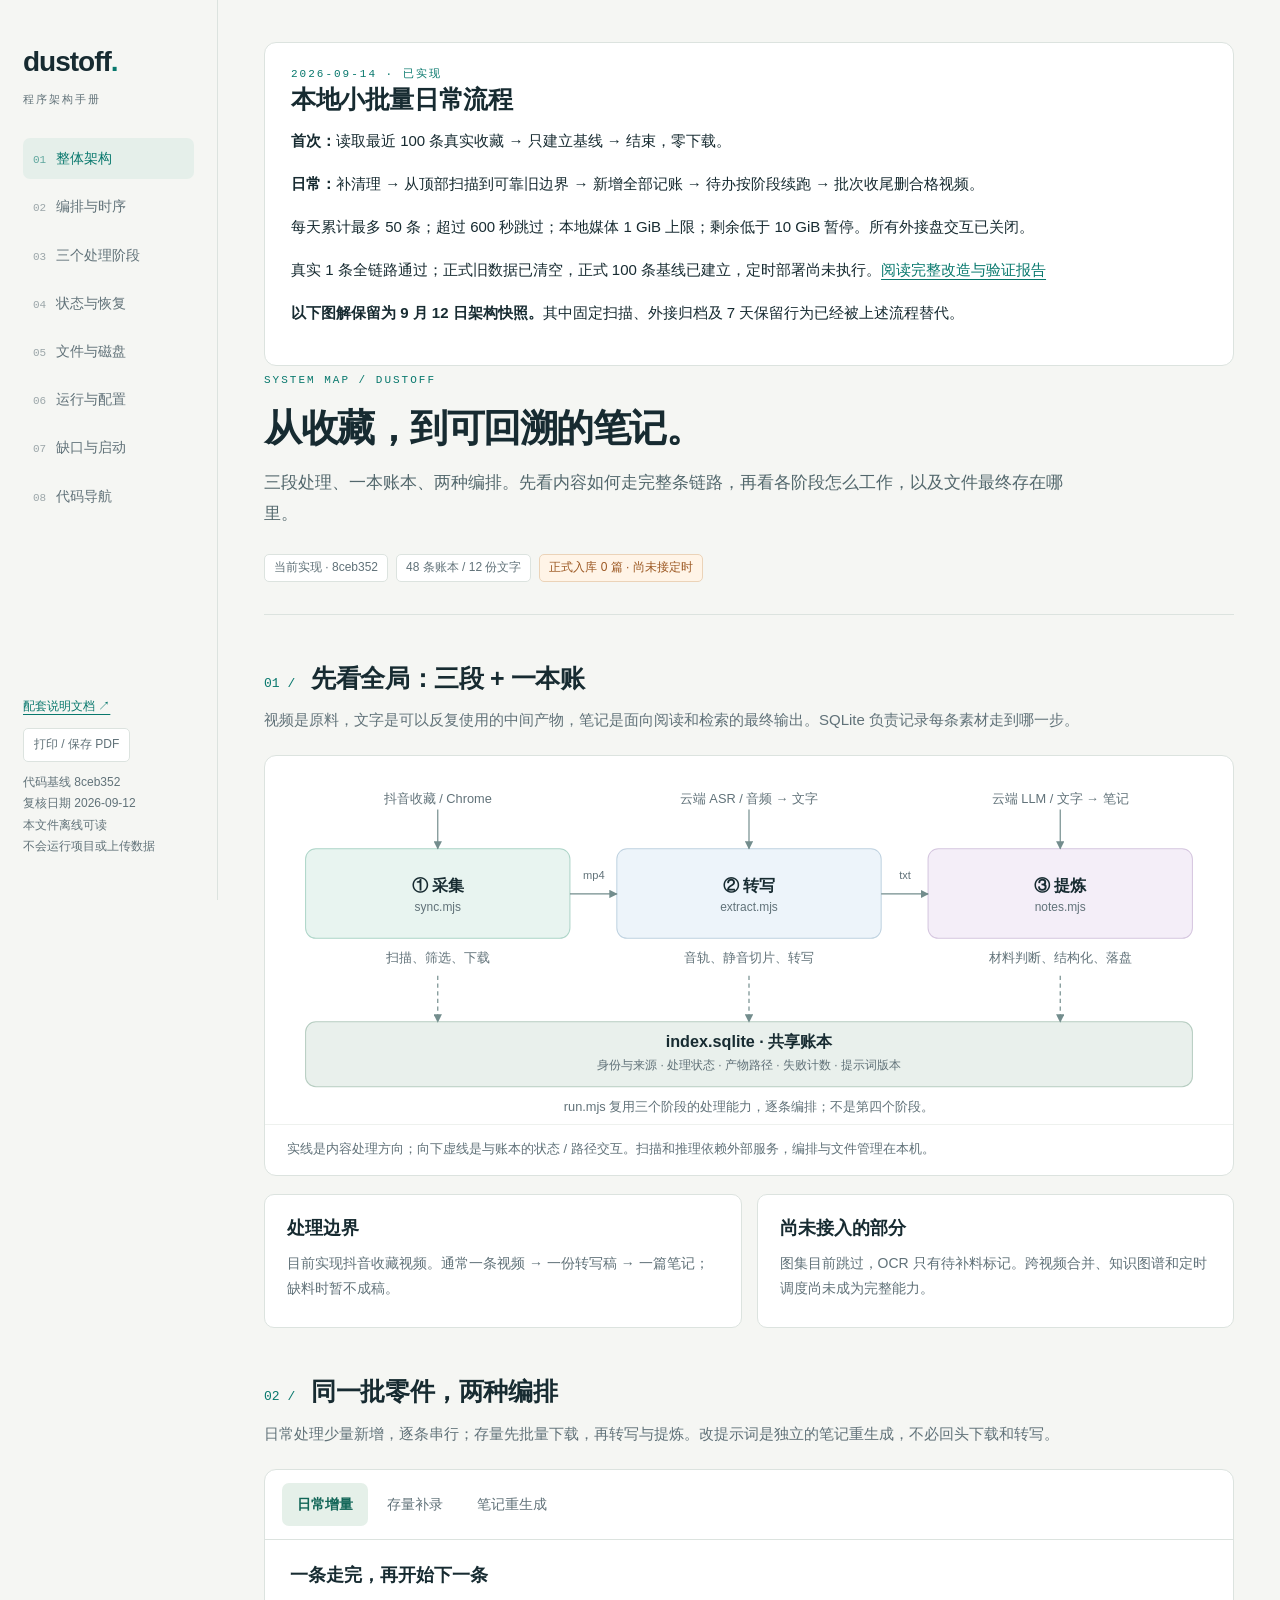
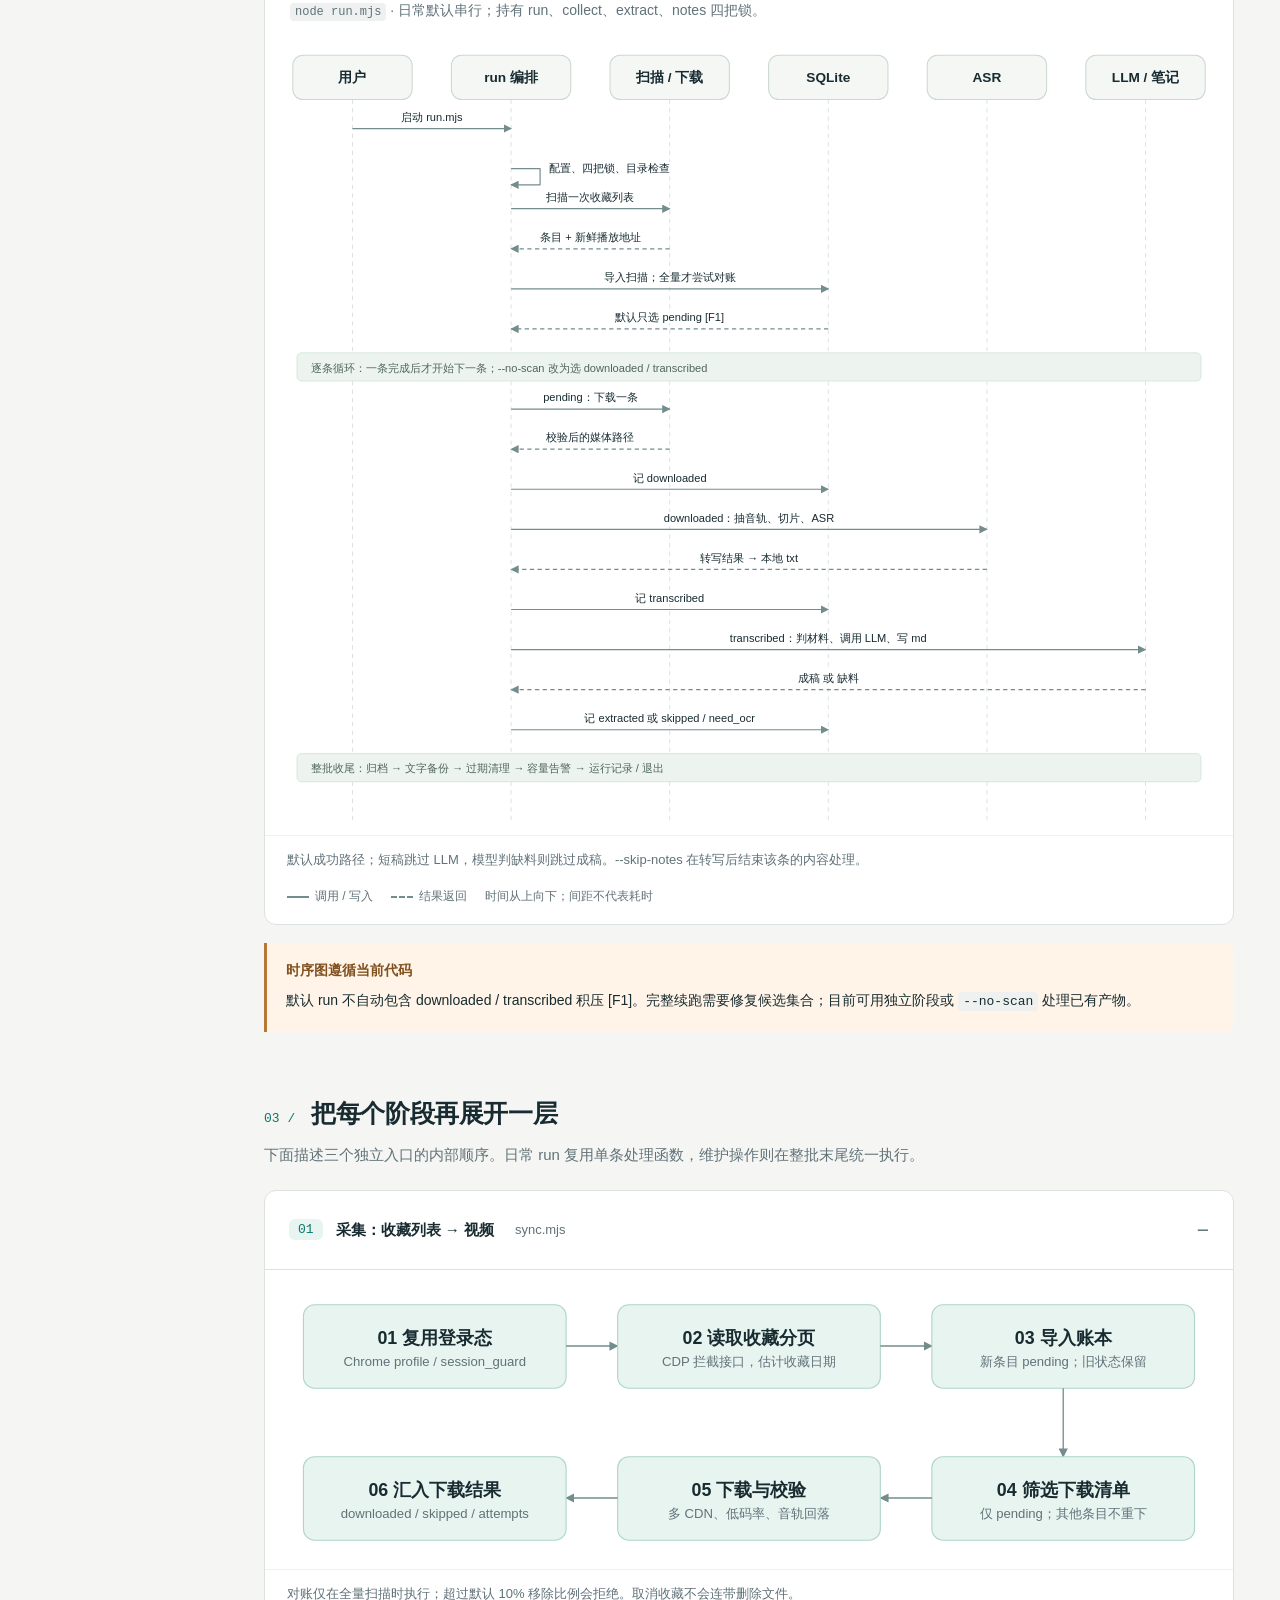
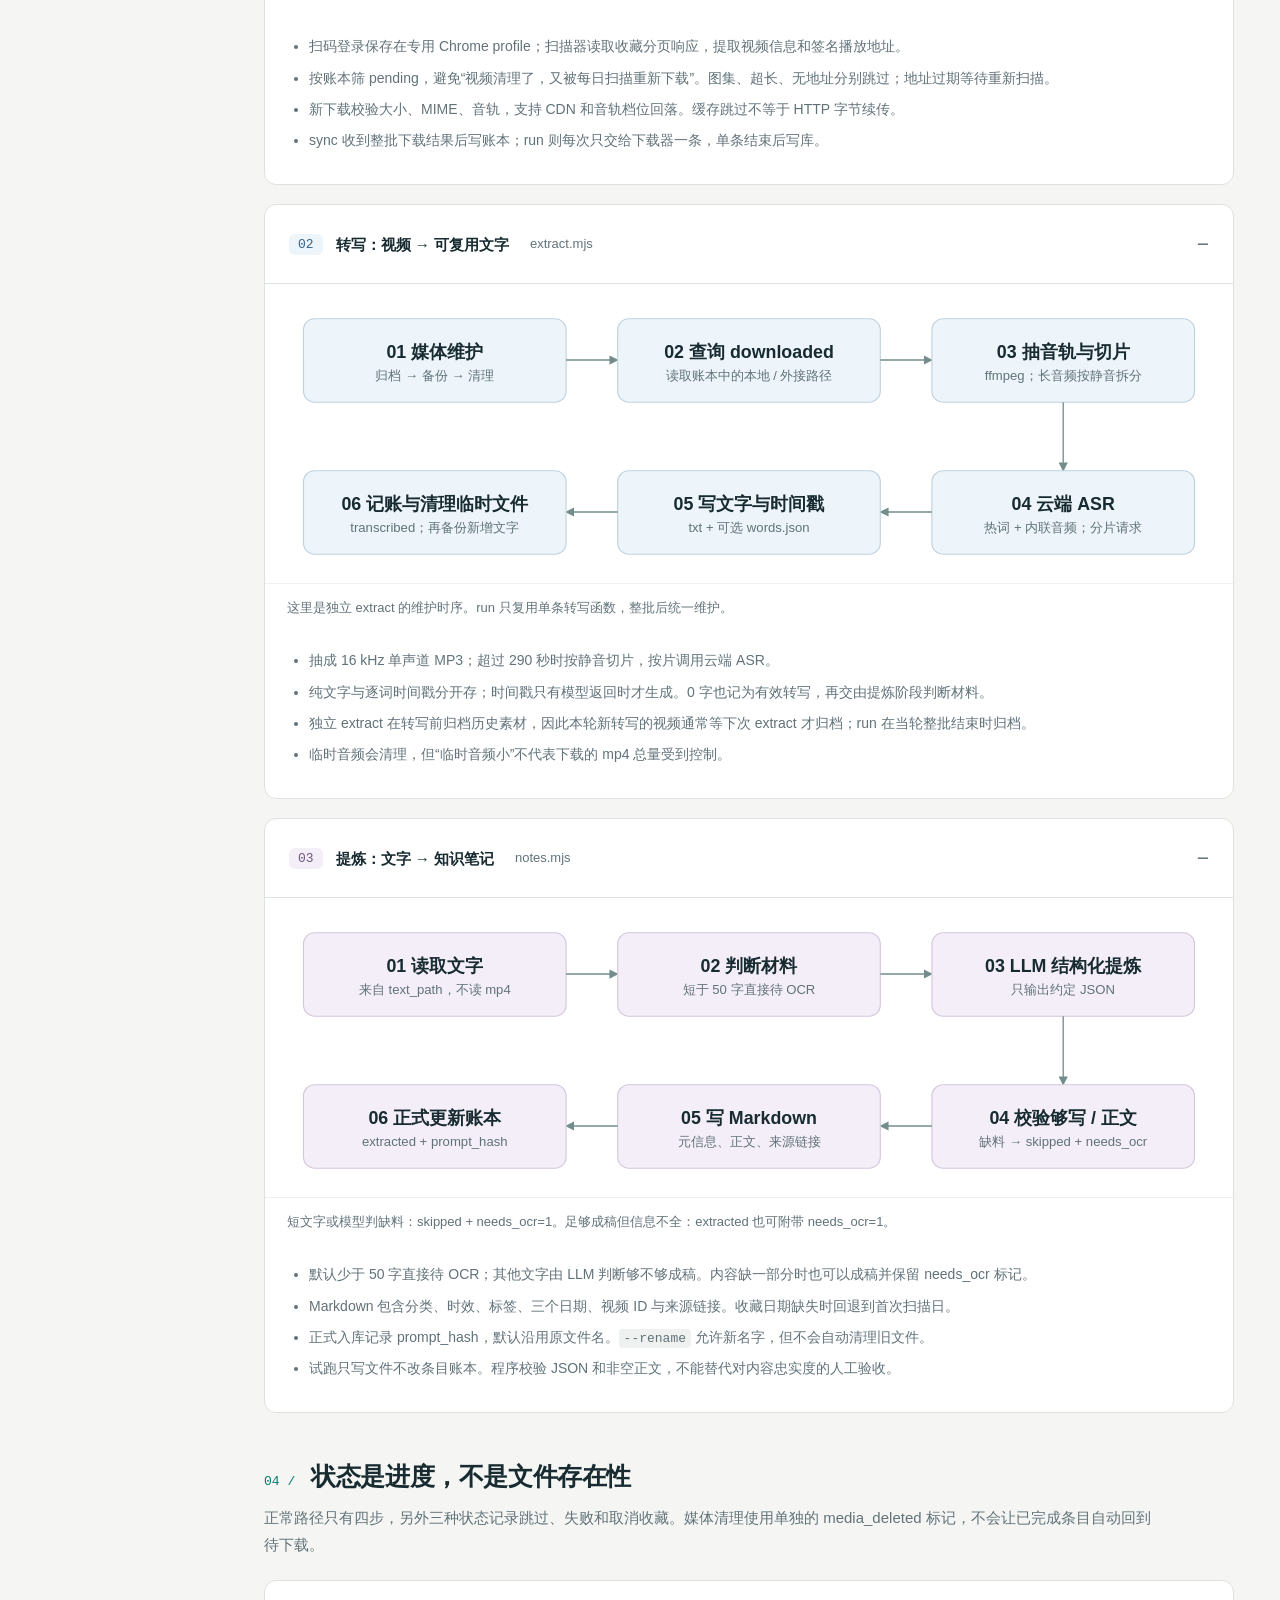
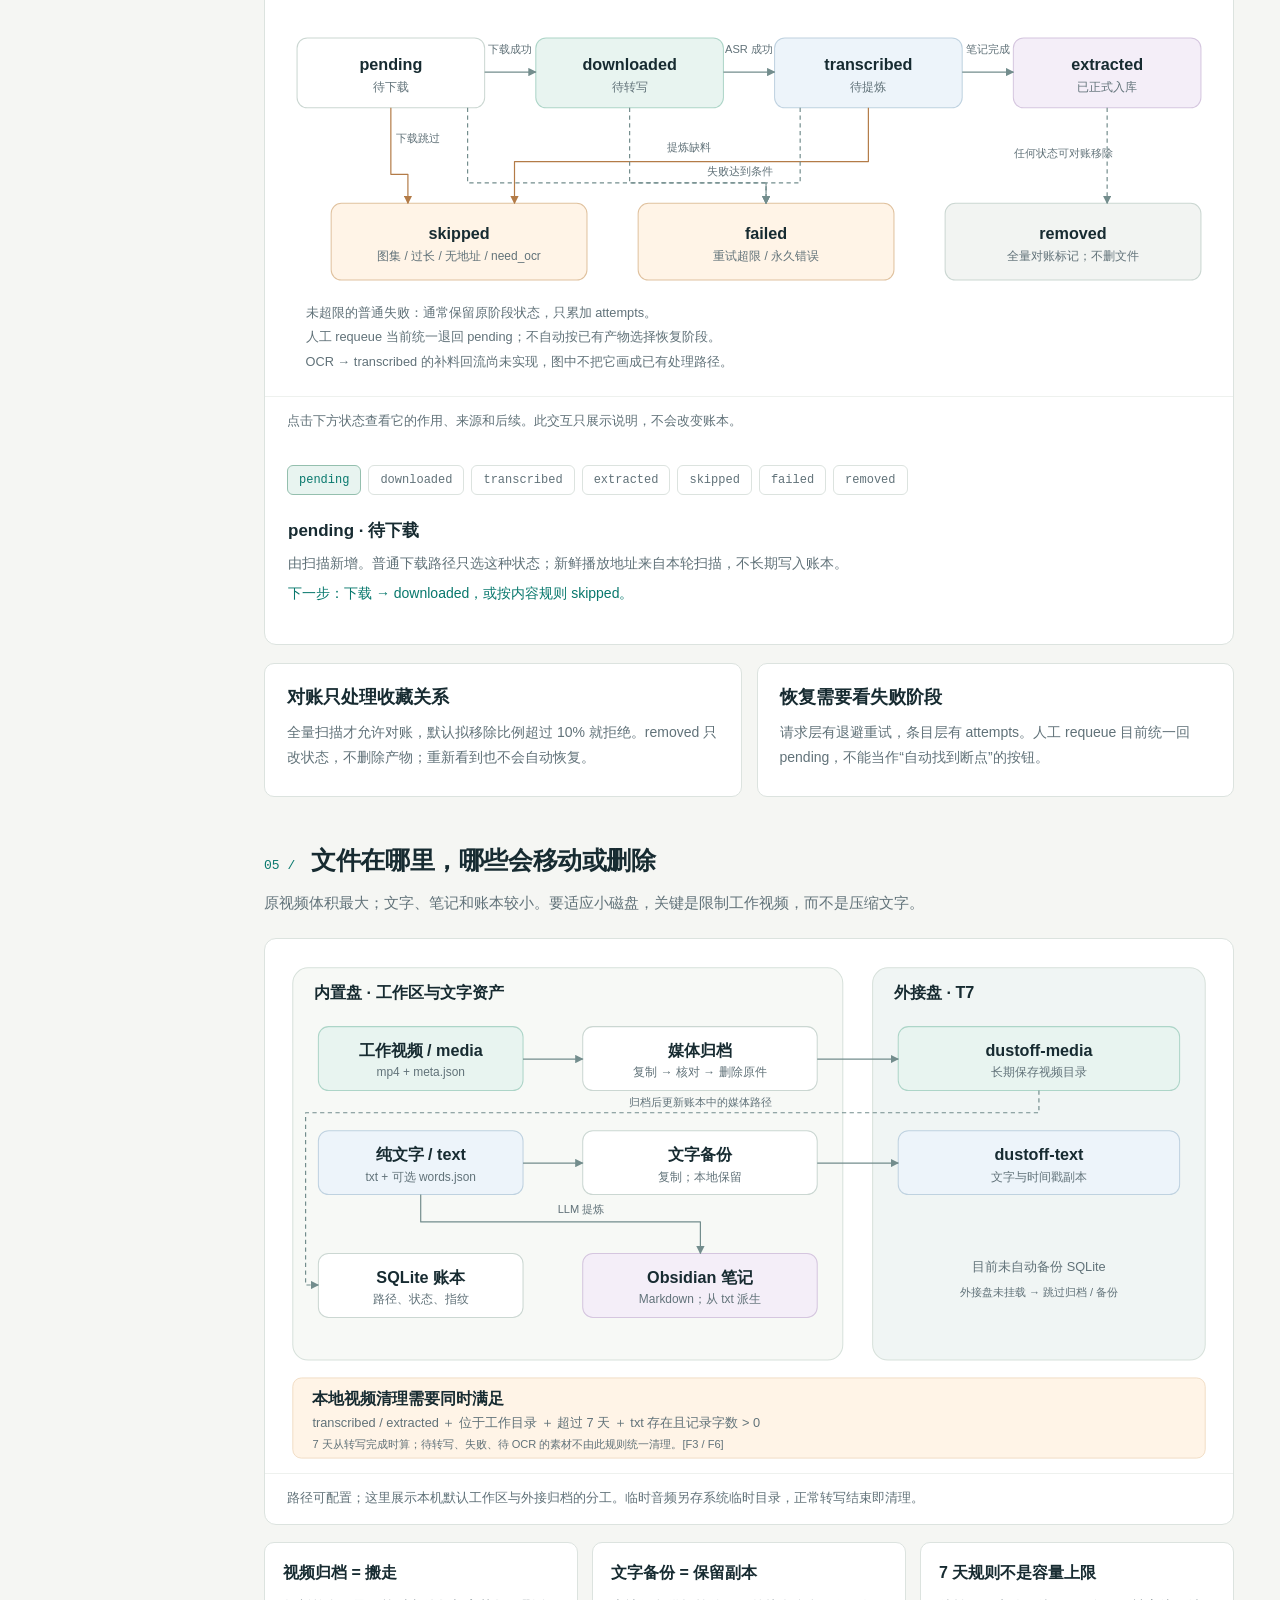
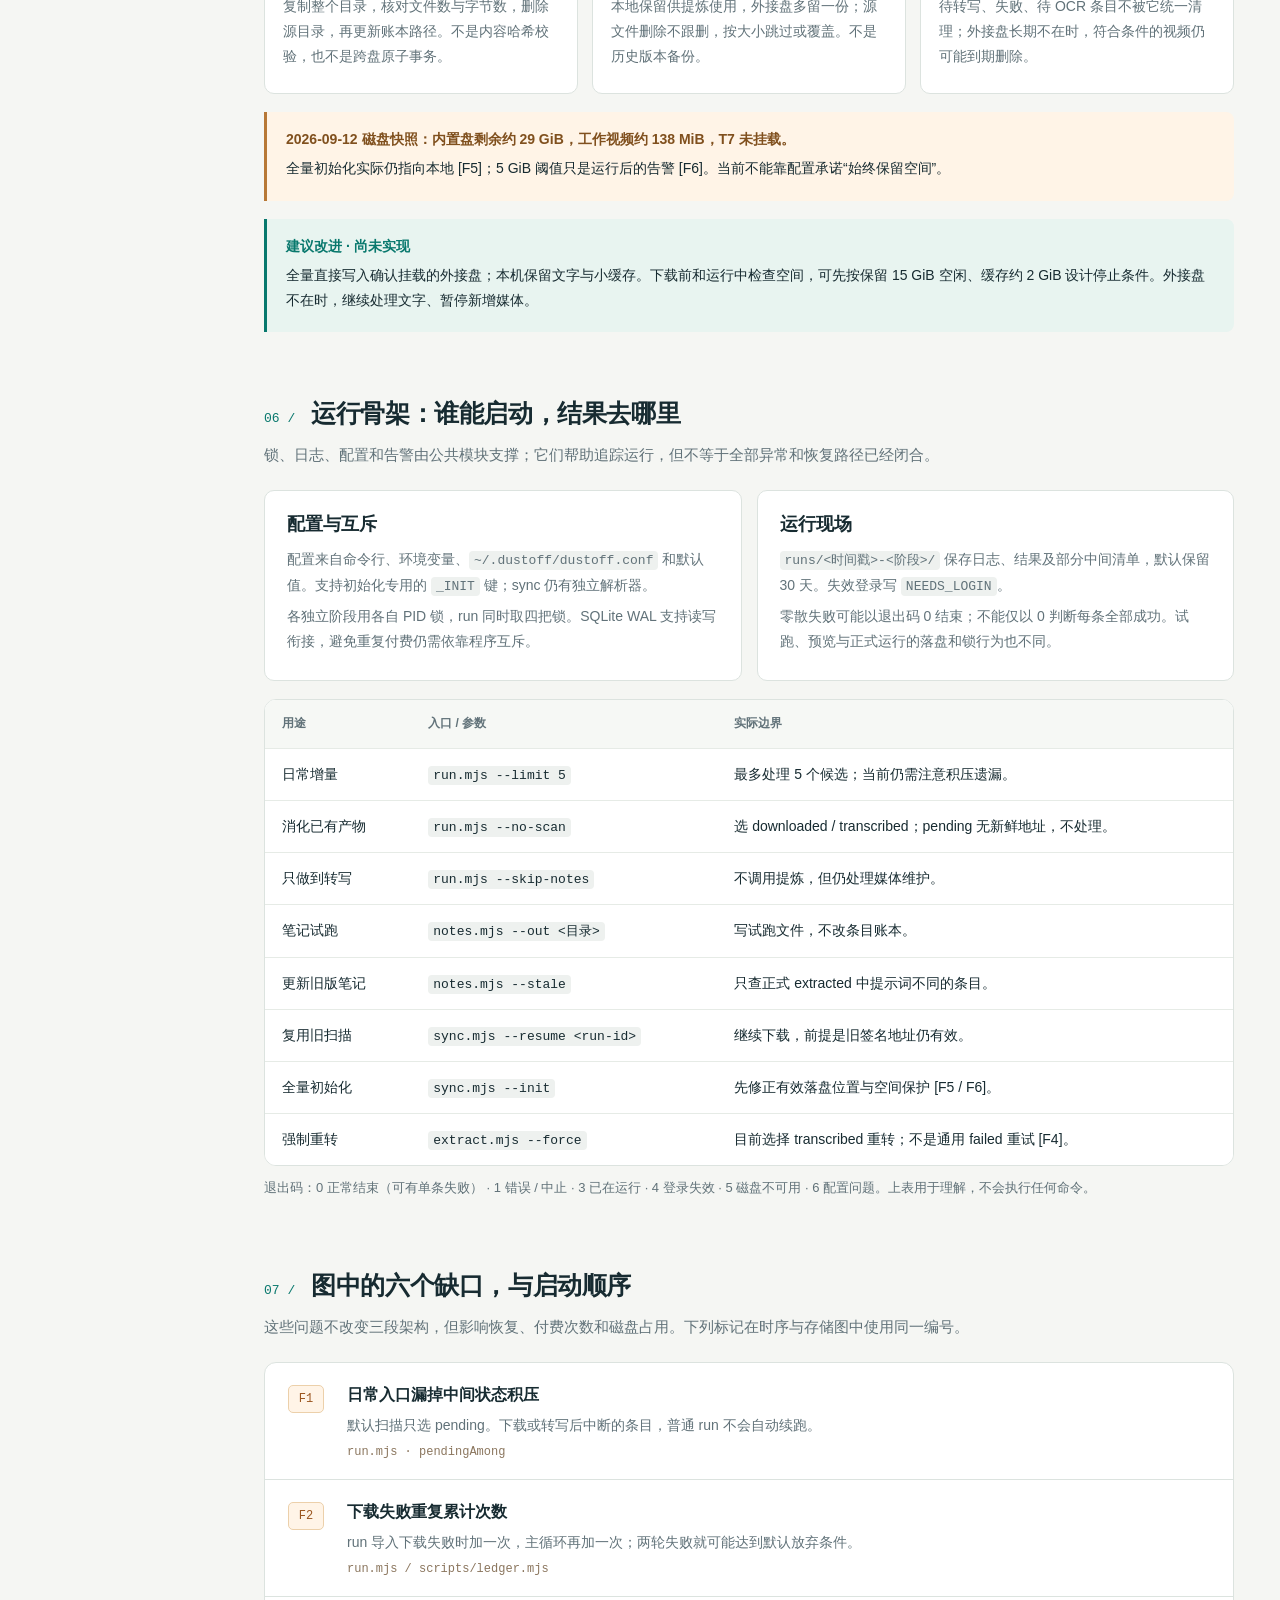
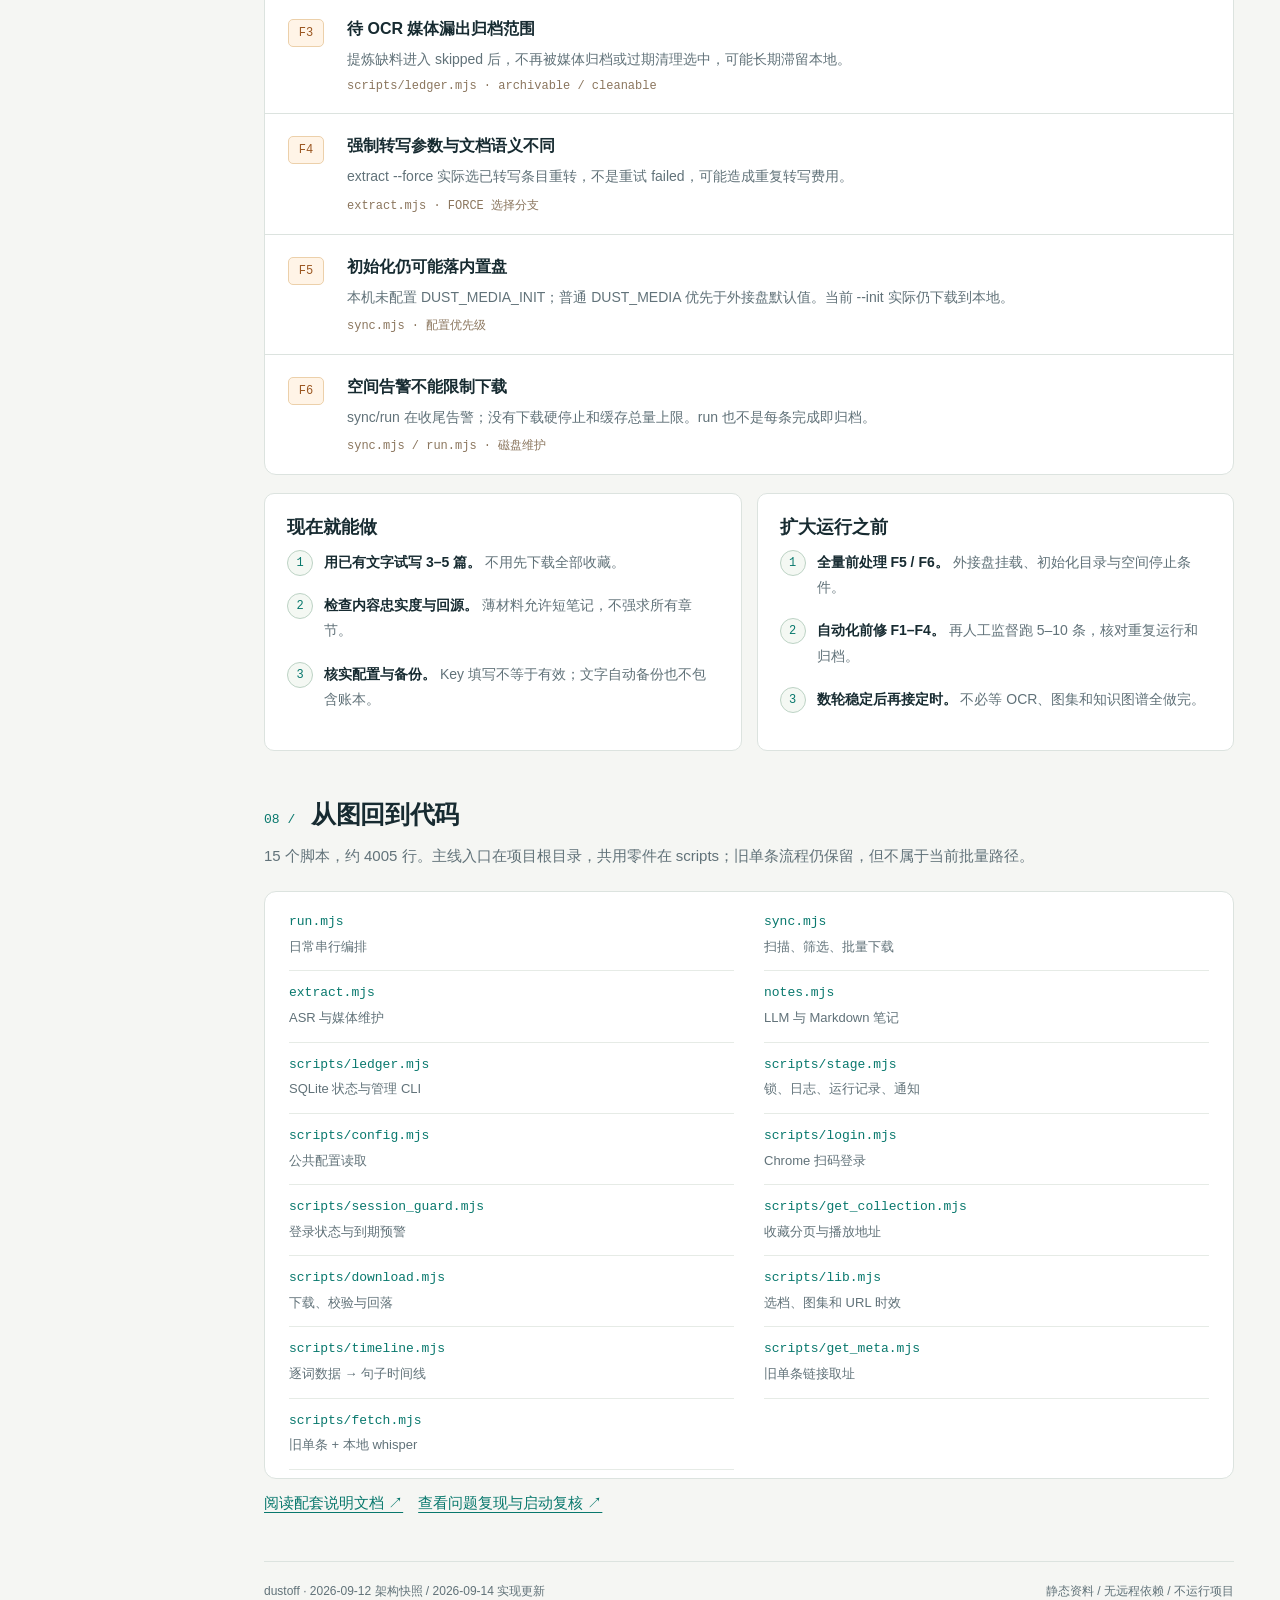
==== commit e669b786: "记录正式数据清理与首次基线建立结果" ====
--- a/docs/dustoff-architecture.html
+++ b/docs/dustoff-architecture.html
@@ -17,7 +17,7 @@
 <nav class="nav" aria-label="架构说明目录">
 <a class="active" href="#overview"><span>01</span>整体架构</a><a href="#modes"><span>02</span>编排与时序</a><a href="#stages"><span>03</span>三个处理阶段</a><a href="#states"><span>04</span>状态与恢复</a><a href="#storage"><span>05</span>文件与磁盘</a><a href="#operations"><span>06</span>运行与配置</a><a href="#gaps"><span>07</span>缺口与启动</a><a href="#files"><span>08</span>代码导航</a>
 </nav><div class="sidebar-bottom"><a href="程序架构与流程说明.md">配套说明文档 ↗</a><button type="button" class="print-btn" id="print">打印 / 保存 PDF</button><p>代码基线 8ceb352<br>复核日期 2026-09-12<br>本文件离线可读<br>不会运行项目或上传数据</p></div></aside>
-<main class="main" id="main"><section class="panel panel-pad" aria-label="当前实现更新"><div class="eyebrow">2026-09-14 · 已实现</div><h2>本地小批量日常流程</h2><p><strong>首次：</strong>读取最近 100 条真实收藏 → 只建立基线 → 结束，零下载。</p><p><strong>日常：</strong>补清理 → 从顶部扫描到可靠旧边界 → 新增全部记账 → 待办按阶段续跑 → 批次收尾删合格视频。</p><p>每天累计最多 50 条；超过 600 秒跳过；本地媒体 1 GiB 上限；剩余低于 10 GiB 暂停。所有外接盘交互已关闭。</p><p>真实 1 条全链路通过；正式数据清空与定时部署尚未执行。<a href="代码改造报告-2026-09-14.md">阅读完整改造与验证报告</a></p><p><strong>以下图解保留为 9 月 12 日架构快照。</strong>其中固定扫描、外接归档及 7 天保留行为已经被上述流程替代。</p></section>
+<main class="main" id="main"><section class="panel panel-pad" aria-label="当前实现更新"><div class="eyebrow">2026-09-14 · 已实现</div><h2>本地小批量日常流程</h2><p><strong>首次：</strong>读取最近 100 条真实收藏 → 只建立基线 → 结束，零下载。</p><p><strong>日常：</strong>补清理 → 从顶部扫描到可靠旧边界 → 新增全部记账 → 待办按阶段续跑 → 批次收尾删合格视频。</p><p>每天累计最多 50 条；超过 600 秒跳过；本地媒体 1 GiB 上限；剩余低于 10 GiB 暂停。所有外接盘交互已关闭。</p><p>真实 1 条全链路通过；正式旧数据已清空，正式 100 条基线已建立，定时部署尚未执行。<a href="代码改造报告-2026-09-14.md">阅读完整改造与验证报告</a></p><p><strong>以下图解保留为 9 月 12 日架构快照。</strong>其中固定扫描、外接归档及 7 天保留行为已经被上述流程替代。</p></section>
 <header class="hero"><div class="eyebrow">SYSTEM MAP / DUSTOFF</div><h1>从收藏，到可回溯的笔记。</h1><p class="lede">三段处理、一本账本、两种编排。先看内容如何走完整条链路，再看各阶段怎么工作，以及文件最终存在哪里。</p><div class="meta"><span class="tag">当前实现 · 8ceb352</span><span class="tag">48 条账本 / 12 份文字</span><span class="tag warn">正式入库 0 篇 · 尚未接定时</span></div></header>
 
 <section class="section" id="overview"><div class="section-head"><span class="number">01 /</span><h2>先看全局：三段 + 一本账</h2></div><p class="intro">视频是原料，文字是可以反复使用的中间产物，笔记是面向阅读和检索的最终输出。SQLite 负责记录每条素材走到哪一步。</p><p class="mobile-note">图中内容较宽，可左右滑动查看完整流程。</p><div class="panel"><figure><div class="diagram" tabindex="0" aria-label="可横向滚动的流程图"><svg viewBox="0 0 1100 410" role="img" aria-labelledby="overview-title overview-desc"><title id="overview-title">三个阶段与共享账本</title><desc id="overview-desc">采集输出视频，转写输出文字，提炼输出笔记；三个阶段共享 SQLite。运行环境为本机，扫描和推理依赖外部服务。</desc><defs><marker id="overview-arrow" viewBox="0 0 10 10" refX="9" refY="5" markerWidth="7" markerHeight="7" orient="auto-start-reverse"><path d="M 0 0 L 10 5 L 0 10 z" fill="context-stroke"/></marker></defs><rect x="30" y="90" width="310" height="105" rx="12" class="node teal"/><text x="185.0" y="139.5" text-anchor="middle" class="node-title">① 采集</text><text x="185.0" y="163.5" text-anchor="middle" class="node-sub">sync.mjs</text><rect x="395" y="90" width="310" height="105" rx="12" class="node blue"/><text x="550.0" y="139.5" text-anchor="middle" class="node-title">② 转写</text><text x="550.0" y="163.5" text-anchor="middle" class="node-sub">extract.mjs</text><rect x="760" y="90" width="310" height="105" rx="12" class="node purple"/><text x="915.0" y="139.5" text-anchor="middle" class="node-title">③ 提炼</text><text x="915.0" y="163.5" text-anchor="middle" class="node-sub">notes.mjs</text><line x1="340" y1="143" x2="395" y2="143" class="edge" marker-end="url(#overview-arrow)"/><text x="368" y="126" text-anchor="middle" class="tiny">mp4</text><line x1="705" y1="143" x2="760" y2="143" class="edge" marker-end="url(#overview-arrow)"/><text x="733" y="126" text-anchor="middle" class="tiny">txt</text><text x="185" y="36" text-anchor="middle" class="svg-label">抖音收藏 / Chrome</text><line x1="185" y1="44" x2="185" y2="90" class="edge" marker-end="url(#overview-arrow)"/><text x="550" y="36" text-anchor="middle" class="svg-label">云端 ASR / 音频 → 文字</text><line x1="550" y1="44" x2="550" y2="90" class="edge" marker-end="url(#overview-arrow)"/><text x="915" y="36" text-anchor="middle" class="svg-label">云端 LLM / 文字 → 笔记</text><line x1="915" y1="44" x2="915" y2="90" class="edge" marker-end="url(#overview-arrow)"/><text x="185" y="223" text-anchor="middle" class="svg-label">扫描、筛选、下载</text><text x="550" y="223" text-anchor="middle" class="svg-label">音轨、静音切片、转写</text><text x="915" y="223" text-anchor="middle" class="svg-label">材料判断、结构化、落盘</text><rect x="30" y="293" width="1040" height="76" rx="12" class="ledger"/><text x="550" y="322" text-anchor="middle" class="node-title">index.sqlite · 共享账本</text><text x="550" y="348" text-anchor="middle" class="node-sub">身份与来源 · 处理状态 · 产物路径 · 失败计数 · 提示词版本</text><line x1="185" y1="239" x2="185" y2="293" class="edge dashed" marker-end="url(#overview-arrow)"/><line x1="550" y1="239" x2="550" y2="293" class="edge dashed" marker-end="url(#overview-arrow)"/><line x1="915" y1="239" x2="915" y2="293" class="edge dashed" marker-end="url(#overview-arrow)"/><text x="550" y="397" text-anchor="middle" class="svg-label">run.mjs 复用三个阶段的处理能力，逐条编排；不是第四个阶段。</text></svg></div><figcaption>实线是内容处理方向；向下虚线是与账本的状态 / 路径交互。扫描和推理依赖外部服务，编排与文件管理在本机。</figcaption></figure></div><div class="grid2"><div class="mini"><h3>处理边界</h3><p>目前实现抖音收藏视频。通常一条视频 → 一份转写稿 → 一篇笔记；缺料时暂不成稿。</p></div><div class="mini"><h3>尚未接入的部分</h3><p>图集目前跳过，OCR 只有待补料标记。跨视频合并、知识图谱和定时调度尚未成为完整能力。</p></div></div></section>
